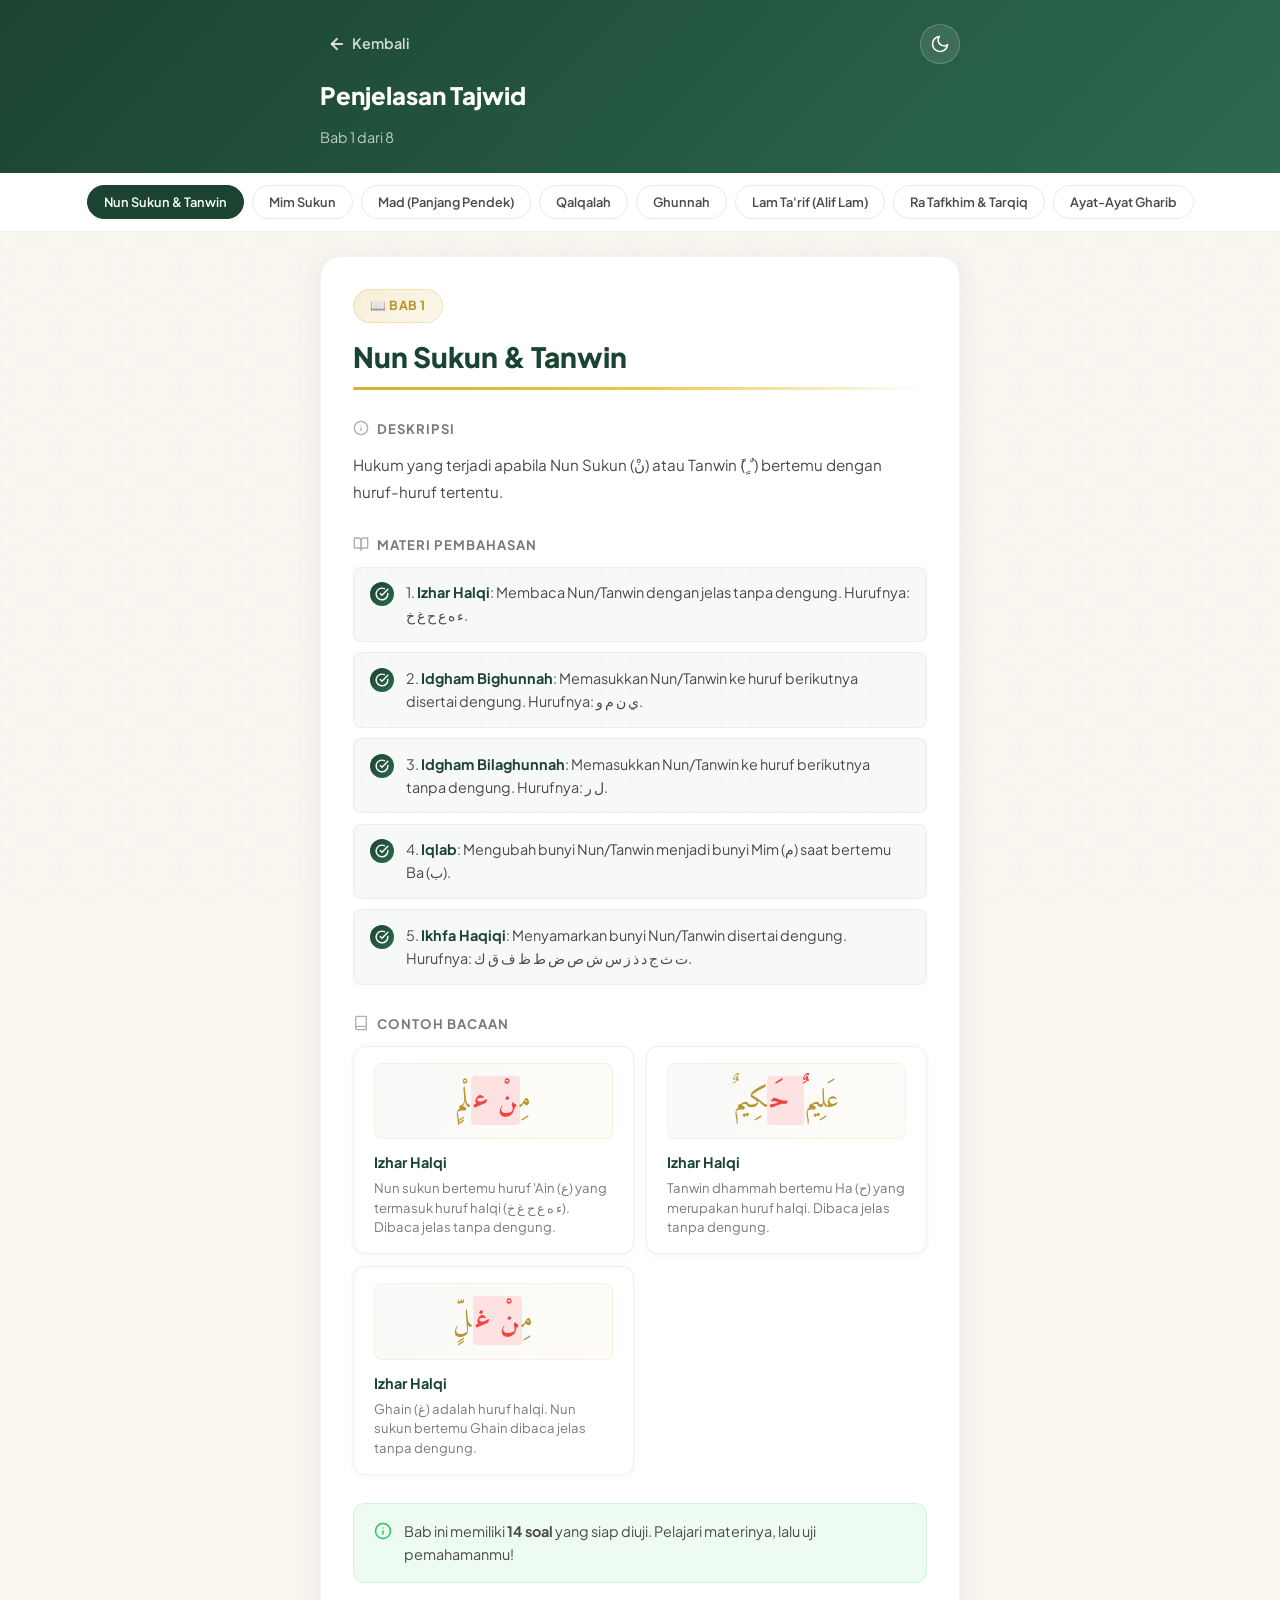
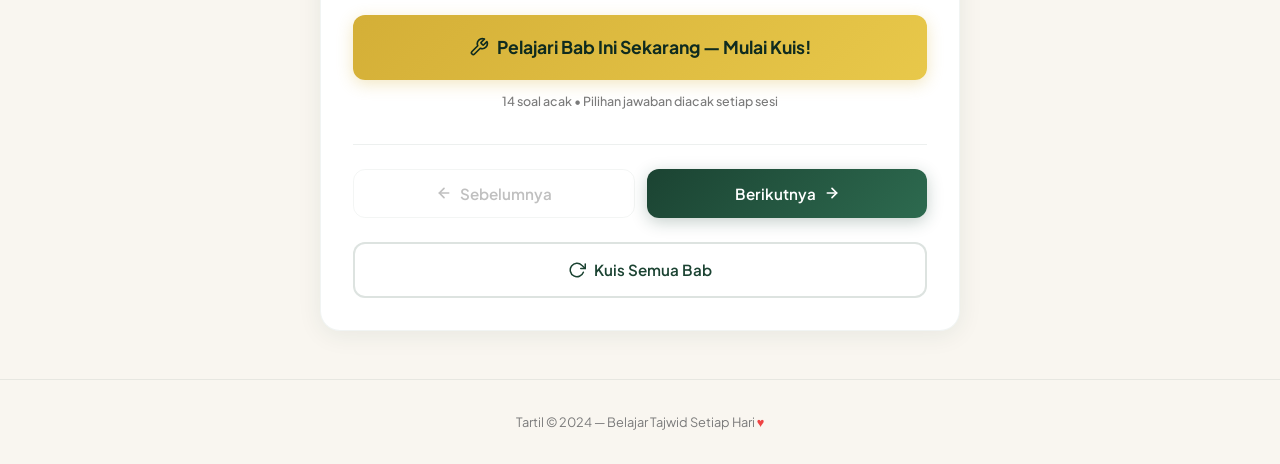
==== explanation.html @ a42c72e8 "init: Tartil APP" ====
<!DOCTYPE html>
<html lang="id">
<head>
  <meta charset="UTF-8">
  <meta name="viewport" content="width=device-width, initial-scale=1.0">
  <meta name="description" content="Tartil - Aplikasi Kuis Tajwid Interaktif Bahasa Indonesia">
  <title>Penjelasan Tajwid — Tartil</title>
  <link rel="stylesheet" href="css/style.css">
  <link rel="icon" type="image/svg+xml" href="data:image/svg+xml,%3Csvg xmlns='http://www.w3.org/2000/svg' viewBox='0 0 48 48'%3E%3Ccircle cx='24' cy='24' r='22' fill='%231B4332'/%3E%3Cpath d='M30 10C25.5 10 18 13 16 20C14 27 17 36 24 38C17 36 12 28 14 20C16 12 24 8 30 10Z' fill='%23D4AF37'/%3E%3Ccircle cx='28' cy='14' r='2' fill='%23D4AF37'/%3E%3C/svg%3E">
</head>
<body>
  <div class="explanation-wrapper page-enter">

    <!-- Top Bar -->
    <div class="explanation-topbar">
      <div class="container">
        <div class="explanation-topbar-row">
          <a href="javascript:void(0)" class="back-btn" id="backBtn" onclick="history.back()">
            <svg width="18" height="18" viewBox="0 0 24 24" fill="none" stroke="currentColor" stroke-width="2.5" stroke-linecap="round" stroke-linejoin="round">
              <path d="M19 12H5"/><path d="M12 19l-7-7 7-7"/>
            </svg>
            Kembali
          </a>
          <!-- Dark Mode Toggle -->
          <button class="dark-mode-toggle" id="darkModeToggle" title="Mode Gelap">
            <svg class="icon-moon" width="20" height="20" viewBox="0 0 24 24" fill="none" stroke="currentColor" stroke-width="2" stroke-linecap="round" stroke-linejoin="round">
              <path d="M21 12.79A9 9 0 1 1 11.21 3 7 7 0 0 0 21 12.79z"/>
            </svg>
            <svg class="icon-sun" width="20" height="20" viewBox="0 0 24 24" fill="none" stroke="currentColor" stroke-width="2" stroke-linecap="round" stroke-linejoin="round" style="display:none">
              <circle cx="12" cy="12" r="5"/><line x1="12" y1="1" x2="12" y2="3"/><line x1="12" y1="21" x2="12" y2="23"/><line x1="4.22" y1="4.22" x2="5.64" y2="5.64"/><line x1="18.36" y1="18.36" x2="19.78" y2="19.78"/><line x1="1" y1="12" x2="3" y2="12"/><line x1="21" y1="12" x2="23" y2="12"/><line x1="4.22" y1="19.78" x2="5.64" y2="18.36"/><line x1="18.36" y1="5.64" x2="19.78" y2="4.22"/>
            </svg>
          </button>
        </div>
        <h1>Penjelasan Tajwid</h1>
        <p id="breadcrumb">Soal 1 dari 15</p>
      </div>
    </div>

    <!-- Topic Navigation -->
    <nav class="explanation-nav" id="topicNav">
      <div class="container" id="topicNavContainer">
        <!-- Buttons injected by JS -->
      </div>
    </nav>

    <!-- Content -->
    <main class="explanation-content">
      <div class="container" id="explanationContent">
        <!-- Content injected by JS -->
      </div>
    </main>

    <!-- Footer -->
    <footer class="footer">
      <div class="container">
        <p>Tartil © 2024 — Belajar Tajwid Setiap Hari <span class="heart">♥</span></p>
      </div>
    </footer>
  </div>

  <!-- Toast Notification -->
  <div class="toast" id="toast">
    <svg class="toast-icon-svg" width="18" height="18" viewBox="0 0 24 24" fill="none" stroke="currentColor" stroke-width="2" stroke-linecap="round" stroke-linejoin="round">
      <circle cx="12" cy="12" r="10"/><line x1="12" y1="8" x2="12" y2="12"/><line x1="12" y1="16" x2="12.01" y2="16"/>
    </svg>
    <span class="toast-text" id="toastText"></span>
  </div>

  <script src="data/questions.js"></script>
  <script src="js/explanation.js"></script>
  <script src="js/darkmode.js"></script>
</body>
</html>
---- css/style.css ----
/* ═══════════════════════════════════════
   TARTIL — Design System
   ═══════════════════════════════════════ */

@import url('https://fonts.googleapis.com/css2?family=Amiri:wght@400;700&family=Plus+Jakarta+Sans:wght@300;400;500;600;700;800&display=swap');

:root {
  --primary: #1B4332;
  --primary-light: #2D6A4F;
  --primary-dark: #0F2B1F;
  --accent: #D4AF37;
  --accent-light: #E8C84A;
  --accent-dark: #B8942E;
  --bg: #F9F6F0;
  --bg-warm: #F5F0E6;
  --text: #1A1A1A;
  --text-secondary: #4A4A4A;
  --text-muted: #7A7A7A;
  --correct: #22C55E;
  --correct-bg: #DCFCE7;
  --wrong: #EF4444;
  --wrong-bg: #FEE2E2;
  --card: #FFFFFF;
  --card-shadow: 0 4px 24px rgba(27, 67, 50, 0.08);
  --card-shadow-hover: 0 8px 40px rgba(27, 67, 50, 0.15);
  --radius: 20px;
  --radius-sm: 12px;
  --radius-xs: 8px;
  --transition: 0.3s cubic-bezier(0.4, 0, 0.2, 1);
}

* {
  margin: 0;
  padding: 0;
  box-sizing: border-box;
}

html {
  scroll-behavior: smooth;
}

body {
  font-family: 'Plus Jakarta Sans', sans-serif;
  background-color: var(--bg);
  color: var(--text);
  min-height: 100vh;
  line-height: 1.6;
  overflow-x: hidden;
}

/* ═══ Islamic Geometric Pattern Background ═══ */
body::before {
  content: '';
  position: fixed;
  inset: 0;
  z-index: 0;
  opacity: 0.04;
  pointer-events: none;
  background-image:
    url("data:image/svg+xml,%3Csvg width='60' height='60' xmlns='http://www.w3.org/2000/svg'%3E%3Cpath d='M30 0L60 15L60 45L30 60L0 45L0 15Z' fill='none' stroke='%231B4332' stroke-width='0.5'/%3E%3Cpath d='M30 10L50 20L50 40L30 50L10 40L10 20Z' fill='none' stroke='%231B4332' stroke-width='0.3'/%3E%3Ccircle cx='30' cy='30' r='5' fill='none' stroke='%231B4332' stroke-width='0.3'/%3E%3C/svg%3E");
  background-size: 60px 60px;
}

/* Secondary pattern overlay */
body::after {
  content: '';
  position: fixed;
  inset: 0;
  z-index: 0;
  opacity: 0.02;
  pointer-events: none;
  background-image: radial-gradient(circle at 1px 1px, var(--primary) 1px, transparent 0);
  background-size: 30px 30px;
}

/* ═══ App Container ═══ */
.app-wrapper {
  position: relative;
  z-index: 1;
  min-height: 100vh;
  display: flex;
  flex-direction: column;
}

.container {
  width: 100%;
  max-width: 720px;
  margin: 0 auto;
  padding: 0 1.25rem;
}

/* ═══ Top Decorative Bar ═══ */
.top-bar {
  background: linear-gradient(135deg, var(--primary) 0%, var(--primary-light) 100%);
  padding: 1rem 0;
  text-align: center;
  position: relative;
  overflow: hidden;
}

.top-bar::after {
  content: '';
  position: absolute;
  bottom: 0;
  left: 0;
  right: 0;
  height: 4px;
  background: linear-gradient(90deg, transparent, var(--accent), transparent);
}

.bismillah {
  font-family: 'Amiri', serif;
  font-size: 1.75rem;
  color: var(--accent-light);
  direction: rtl;
  text-shadow: 0 2px 8px rgba(0, 0, 0, 0.2);
  letter-spacing: 2px;
}

/* ═══ Navigation Bar ═══ */
.navbar {
  background: rgba(255, 255, 255, 0.95);
  backdrop-filter: blur(20px);
  -webkit-backdrop-filter: blur(20px);
  border-bottom: 1px solid rgba(27, 67, 50, 0.08);
  padding: 1rem 0;
  position: sticky;
  top: 0;
  z-index: 100;
  transition: box-shadow var(--transition);
}

.navbar.scrolled {
  box-shadow: 0 2px 20px rgba(27, 67, 50, 0.1);
}

.navbar .container {
  display: flex;
  align-items: center;
  justify-content: space-between;
}

.logo-group {
  display: flex;
  align-items: center;
  gap: 0.75rem;
  text-decoration: none;
  color: var(--primary);
}

.logo-icon {
  width: 40px;
  height: 40px;
  display: flex;
  align-items: center;
  justify-content: center;
}

.logo-icon svg {
  width: 100%;
  height: 100%;
}

.logo-text {
  font-size: 1.5rem;
  font-weight: 800;
  letter-spacing: -0.5px;
  color: var(--primary);
}

.logo-text span {
  color: var(--accent);
}

/* ═══ Hero Section ═══ */
.hero {
  padding: 3rem 0 2rem;
  text-align: center;
}

.hero-badge {
  display: inline-flex;
  align-items: center;
  gap: 0.5rem;
  background: linear-gradient(135deg, rgba(212, 175, 55, 0.15), rgba(212, 175, 55, 0.05));
  border: 1px solid rgba(212, 175, 55, 0.3);
  color: var(--accent-dark);
  padding: 0.5rem 1.25rem;
  border-radius: 50px;
  font-size: 0.85rem;
  font-weight: 600;
  margin-bottom: 1.5rem;
  animation: fadeInDown 0.6s ease-out;
}

.hero h1 {
  font-size: 2.25rem;
  font-weight: 800;
  color: var(--primary);
  line-height: 1.2;
  margin-bottom: 0.75rem;
  animation: fadeInUp 0.6s ease-out 0.1s both;
}

.hero p {
  font-size: 1.05rem;
  color: var(--text-secondary);
  max-width: 480px;
  margin: 0 auto;
  animation: fadeInUp 0.6s ease-out 0.2s both;
}

/* ═══ Previous Score Banner ═══ */
.score-banner {
  background: linear-gradient(135deg, var(--primary), var(--primary-light));
  color: white;
  padding: 1rem 1.5rem;
  border-radius: var(--radius-sm);
  margin: 1rem auto 0;
  max-width: 480px;
  display: flex;
  align-items: center;
  justify-content: space-between;
  gap: 1rem;
  animation: slideInUp 0.5s ease-out 0.4s both;
  box-shadow: 0 4px 16px rgba(27, 67, 50, 0.2);
}

.score-banner-text {
  font-size: 0.9rem;
  font-weight: 500;
}

.score-banner-text strong {
  font-size: 1.1rem;
}

.score-banner a {
  color: var(--accent-light);
  font-weight: 700;
  font-size: 0.85rem;
  text-decoration: none;
  white-space: nowrap;
  border: 1px solid var(--accent-light);
  padding: 0.4rem 1rem;
  border-radius: 50px;
  transition: all var(--transition);
}

.score-banner a:hover {
  background: var(--accent-light);
  color: var(--primary-dark);
}

/* ═══ Navigation Cards ═══ */
.nav-cards {
  padding: 1.5rem 0 2rem;
}

.nav-cards-grid {
  display: grid;
  gap: 1rem;
}

.nav-card {
  background: var(--card);
  border-radius: var(--radius);
  padding: 1.75rem;
  display: flex;
  align-items: center;
  gap: 1.25rem;
  text-decoration: none;
  color: var(--text);
  box-shadow: var(--card-shadow);
  border: 1px solid rgba(27, 67, 50, 0.06);
  transition: all var(--transition);
  cursor: pointer;
  position: relative;
  overflow: hidden;
  animation: fadeInUp 0.5s ease-out both;
}

.nav-card:nth-child(1) {
  animation-delay: 0.3s;
}

.nav-card:nth-child(2) {
  animation-delay: 0.4s;
}

.nav-card:nth-child(3) {
  animation-delay: 0.5s;
}

.nav-card::before {
  content: '';
  position: absolute;
  left: 0;
  top: 0;
  bottom: 0;
  width: 4px;
  background: var(--accent);
  transform: scaleY(0);
  transition: transform var(--transition);
}

.nav-card:hover {
  transform: translateY(-2px);
  box-shadow: var(--card-shadow-hover);
  border-color: rgba(212, 175, 55, 0.2);
}

.nav-card:hover::before {
  transform: scaleY(1);
}

.nav-card:active {
  transform: scale(0.98);
}

.nav-card-icon {
  width: 56px;
  height: 56px;
  border-radius: 16px;
  display: flex;
  align-items: center;
  justify-content: center;
  font-size: 1.5rem;
  flex-shrink: 0;
}

.nav-card-icon.green {
  background: linear-gradient(135deg, #E8F5E9, #C8E6C9);
  color: var(--primary);
}

.nav-card-icon.gold {
  background: linear-gradient(135deg, #FFF8E1, #FFECB3);
  color: var(--accent-dark);
}

.nav-card-icon.blue {
  background: linear-gradient(135deg, #E3F2FD, #BBDEFB);
  color: #1565C0;
}

.nav-card-content h3 {
  font-size: 1.05rem;
  font-weight: 700;
  margin-bottom: 0.25rem;
  color: var(--text);
}

.nav-card-content p {
  font-size: 0.85rem;
  color: var(--text-muted);
}

.nav-card-arrow {
  margin-left: auto;
  font-size: 1.25rem;
  color: var(--text-muted);
  transition: transform var(--transition);
}

.nav-card:hover .nav-card-arrow {
  transform: translateX(4px);
  color: var(--accent);
}

/* ═══ Features Section ═══ */
.features {
  padding: 1rem 0 2.5rem;
}

.features-title {
  font-size: 0.8rem;
  font-weight: 700;
  text-transform: uppercase;
  letter-spacing: 1.5px;
  color: var(--text-muted);
  text-align: center;
  margin-bottom: 1.25rem;
}

.features-grid {
  display: grid;
  grid-template-columns: repeat(3, 1fr);
  gap: 0.75rem;
}

.feature-item {
  text-align: center;
  padding: 1.25rem 0.75rem;
  border-radius: var(--radius-sm);
  background: rgba(255, 255, 255, 0.7);
  border: 1px solid rgba(27, 67, 50, 0.05);
  transition: all var(--transition);
}

.feature-item:hover {
  background: var(--card);
  box-shadow: var(--card-shadow);
}

.feature-item .icon {
  font-size: 1.75rem;
  margin-bottom: 0.5rem;
}

.feature-item .label {
  font-size: 0.75rem;
  font-weight: 600;
  color: var(--text-secondary);
}

/* ═══ Footer ═══ */
.footer {
  text-align: center;
  padding: 2rem 0;
  border-top: 1px solid rgba(27, 67, 50, 0.08);
  margin-top: auto;
}

.footer p {
  font-size: 0.8rem;
  color: var(--text-muted);
}

.footer .heart {
  color: var(--wrong);
}

/* ═══ Modal ═══ */
.modal-overlay {
  position: fixed;
  inset: 0;
  z-index: 1000;
  background: rgba(0, 0, 0, 0.5);
  backdrop-filter: blur(4px);
  display: flex;
  align-items: center;
  justify-content: center;
  padding: 1.25rem;
  opacity: 0;
  visibility: hidden;
  transition: all var(--transition);
}

.modal-overlay.active {
  opacity: 1;
  visibility: visible;
}

.modal {
  background: var(--card);
  border-radius: var(--radius);
  padding: 2rem;
  max-width: 440px;
  width: 100%;
  max-height: 85vh;
  overflow-y: auto;
  transform: translateY(20px) scale(0.95);
  transition: transform var(--transition);
  box-shadow: 0 20px 60px rgba(0, 0, 0, 0.2);
}

.modal-overlay.active .modal {
  transform: translateY(0) scale(1);
}

.modal-header {
  display: flex;
  align-items: center;
  justify-content: space-between;
  margin-bottom: 1.25rem;
  padding-bottom: 1rem;
  border-bottom: 1px solid rgba(27, 67, 50, 0.08);
}

.modal-header h2 {
  font-size: 1.25rem;
  font-weight: 700;
  color: var(--primary);
}

.modal-close {
  width: 36px;
  height: 36px;
  border-radius: 50%;
  border: none;
  background: var(--bg);
  color: var(--text-muted);
  font-size: 1.25rem;
  cursor: pointer;
  display: flex;
  align-items: center;
  justify-content: center;
  transition: all var(--transition);
}

.modal-close:hover {
  background: var(--wrong-bg);
  color: var(--wrong);
}

.modal-body p {
  font-size: 0.95rem;
  color: var(--text-secondary);
  margin-bottom: 1rem;
  line-height: 1.7;
}

.modal-body ul {
  list-style: none;
  margin-bottom: 1rem;
}

.modal-body ul li {
  padding: 0.5rem 0;
  padding-left: 1.5rem;
  position: relative;
  font-size: 0.9rem;
  color: var(--text-secondary);
}

.modal-body ul li::before {
  content: '✦';
  position: absolute;
  left: 0;
  color: var(--accent);
}

/* ═══ Buttons ═══ */
.btn {
  display: inline-flex;
  align-items: center;
  justify-content: center;
  gap: 0.5rem;
  padding: 0.875rem 1.75rem;
  border-radius: var(--radius-sm);
  text-decoration: none;
  font-family: 'Plus Jakarta Sans', sans-serif;
  font-weight: 600;
  font-size: 0.95rem;
  border: none;
  cursor: pointer;
  transition: all var(--transition);
  position: relative;
  overflow: hidden;
}

.btn-block {
  display: flex;
  width: 100%;
}

.btn-primary {
  background: linear-gradient(135deg, var(--primary), var(--primary-light));
  color: white;
  box-shadow: 0 4px 16px rgba(27, 67, 50, 0.25);
}

.btn-primary:hover {
  transform: translateY(-2px);
  box-shadow: 0 6px 24px rgba(27, 67, 50, 0.35);
}

.btn-primary:active {
  transform: translateY(0);
}

.btn-secondary {
  background: var(--card);
  color: var(--primary);
  border: 2px solid rgba(27, 67, 50, 0.15);
}

.btn-secondary:hover {
  border-color: var(--primary);
  background: rgba(27, 67, 50, 0.03);
}

.btn-outline {
  background: transparent;
  color: var(--text-secondary);
  border: 1px solid rgba(27, 67, 50, 0.15);
}

.btn-outline:hover {
  border-color: var(--accent);
  color: var(--accent-dark);
}

.btn-accent {
  background: linear-gradient(135deg, var(--accent), var(--accent-light));
  color: var(--primary-dark);
  box-shadow: 0 4px 16px rgba(212, 175, 55, 0.3);
}

.btn-accent:hover {
  transform: translateY(-2px);
  box-shadow: 0 6px 24px rgba(212, 175, 55, 0.4);
}

/* ═══════════════════════════════════════
   QUIZ PAGE
   ═══════════════════════════════════════ */

.quiz-wrapper {
  min-height: 100vh;
  display: flex;
  flex-direction: column;
  position: relative;
  z-index: 1;
}

/* ═══ Quiz Topbar ═══ */
.quiz-topbar {
  background: rgba(255, 255, 255, 0.97);
  backdrop-filter: blur(16px);
  -webkit-backdrop-filter: blur(16px);
  border-bottom: 1px solid rgba(27, 67, 50, 0.08);
  padding: 0.75rem 0;
  position: sticky;
  top: 0;
  z-index: 50;
  box-shadow: 0 1px 8px rgba(27, 67, 50, 0.04);
}

.quiz-topbar .container {
  display: flex;
  align-items: center;
  gap: 1rem;
}

.quiz-topbar-logo {
  display: flex;
  align-items: center;
  gap: 0.5rem;
  text-decoration: none;
  flex-shrink: 0;
}

.logo-icon-sm {
  width: 32px;
  height: 32px;
}

.logo-icon-sm svg {
  width: 100%;
  height: 100%;
}

.quiz-topbar-title {
  font-size: 1.1rem;
  font-weight: 800;
  color: var(--primary);
  letter-spacing: -0.3px;
}

.quiz-progress-area {
  flex: 1;
  min-width: 0;
}

.quiz-progress-info {
  display: flex;
  justify-content: center;
  align-items: center;
  margin-bottom: 0.35rem;
}

.quiz-progress-info span {
  font-size: 0.78rem;
  font-weight: 700;
  color: var(--text-muted);
  letter-spacing: 0.3px;
}

.progress-track {
  width: 100%;
  height: 6px;
  background: var(--bg);
  border-radius: 50px;
  overflow: hidden;
}

.progress-fill {
  height: 100%;
  background: linear-gradient(90deg, var(--primary), var(--accent));
  border-radius: 50px;
  transition: width 0.5s cubic-bezier(0.4, 0, 0.2, 1);
}

/* Timer */
.quiz-timer {
  display: flex;
  align-items: center;
  gap: 0.35rem;
  flex-shrink: 0;
  color: var(--text-muted);
  background: var(--bg);
  padding: 0.4rem 0.75rem;
  border-radius: 50px;
  font-size: 0.82rem;
  font-weight: 700;
  font-variant-numeric: tabular-nums;
  border: 1px solid rgba(27, 67, 50, 0.06);
}

.quiz-timer svg {
  opacity: 0.6;
}

/* ═══ Quiz Content ═══ */
.quiz-content {
  flex: 1;
  display: flex;
  align-items: flex-start;
  justify-content: center;
  padding: 1.5rem 0 3rem;
}

.quiz-card {
  background: var(--card);
  border-radius: var(--radius);
  padding: 2rem;
  box-shadow: var(--card-shadow);
  border: 1px solid rgba(27, 67, 50, 0.06);
  width: 100%;
  max-width: 600px;
  animation: fadeInUp 0.35s ease-out;
}

.quiz-type-badge {
  display: inline-flex;
  align-items: center;
  gap: 0.4rem;
  background: rgba(27, 67, 50, 0.08);
  color: var(--primary);
  padding: 0.35rem 0.85rem;
  border-radius: 50px;
  font-size: 0.75rem;
  font-weight: 700;
  text-transform: uppercase;
  letter-spacing: 0.5px;
  margin-bottom: 1.25rem;
}

.quiz-arabic-display {
  font-family: 'Amiri', serif;
  font-size: 2.5rem;
  direction: rtl;
  text-align: center;
  color: var(--accent-dark);
  background: linear-gradient(135deg, rgba(27, 67, 50, 0.04), rgba(212, 175, 55, 0.06));
  border: 1px solid rgba(212, 175, 55, 0.2);
  border-radius: var(--radius-sm);
  padding: 1.25rem;
  margin-bottom: 1.5rem;
  line-height: 1.8;
  letter-spacing: 2px;
}

.quiz-question-text {
  font-size: 1rem;
  font-weight: 500;
  color: var(--text);
  margin-bottom: 1.5rem;
  line-height: 1.6;
}

/* ═══ Options ═══ */
.options-list {
  display: flex;
  flex-direction: column;
  gap: 0.75rem;
}

.option-btn {
  display: flex;
  align-items: center;
  gap: 0.85rem;
  padding: 1rem 1.25rem;
  background: var(--bg);
  border: 2px solid transparent;
  border-radius: var(--radius-sm);
  cursor: pointer;
  font-family: 'Plus Jakarta Sans', sans-serif;
  font-size: 0.95rem;
  color: var(--text);
  text-align: left;
  transition: all var(--transition);
  position: relative;
}

.option-btn:hover:not(:disabled):not(.selected):not(.correct):not(.wrong):not(.disabled) {
  border-color: rgba(212, 175, 55, 0.5);
  background: rgba(212, 175, 55, 0.05);
  transform: translateX(4px);
}

.option-btn .option-letter {
  width: 32px;
  height: 32px;
  border-radius: 50%;
  background: var(--card);
  border: 2px solid rgba(27, 67, 50, 0.12);
  display: flex;
  align-items: center;
  justify-content: center;
  font-weight: 700;
  font-size: 0.85rem;
  color: var(--primary);
  flex-shrink: 0;
  transition: all var(--transition);
}

.option-btn:hover:not(:disabled):not(.selected):not(.correct):not(.wrong):not(.disabled) .option-letter {
  border-color: var(--accent);
  background: var(--accent);
  color: white;
}

.option-btn .option-text {
  flex: 1;
}

/* Option — Selected (Gold) */
.option-btn.selected {
  border-color: var(--accent);
  background: rgba(212, 175, 55, 0.12);
  font-weight: 600;
}

.option-btn.selected .option-letter {
  background: var(--accent);
  border-color: var(--accent);
  color: white;
}

.option-btn.selected .option-text {
  color: var(--accent-dark);
  font-weight: 600;
}

/* Option — Correct (Green) */
.option-btn.correct {
  border-color: var(--correct);
  background: var(--correct-bg);
  pointer-events: none;
}

.option-btn.correct .option-letter {
  background: var(--correct);
  border-color: var(--correct);
  color: white;
}

/* Option — Wrong (Red) */
.option-btn.wrong {
  border-color: var(--wrong);
  background: var(--wrong-bg);
  pointer-events: none;
}

.option-btn.wrong .option-letter {
  background: var(--wrong);
  border-color: var(--wrong);
  color: white;
}

/* Option — Disabled (Gray) */
.option-btn.disabled {
  opacity: 0.45;
  pointer-events: none;
}

/* ═══ Quiz Navigation Buttons ═══ */
.quiz-nav-buttons {
  display: flex;
  justify-content: space-between;
  align-items: center;
  gap: 0.75rem;
  margin-top: 1.75rem;
  padding-top: 1.25rem;
  border-top: 1px solid rgba(27, 67, 50, 0.06);
}

.btn-ghost {
  background: transparent;
  color: var(--text-secondary);
  border: 1px solid rgba(27, 67, 50, 0.12);
  padding: 0.75rem 1.25rem;
}

.btn-ghost:hover:not(:disabled) {
  background: rgba(27, 67, 50, 0.04);
  border-color: rgba(27, 67, 50, 0.2);
  color: var(--primary);
}

.btn-ghost:disabled {
  opacity: 0.4;
  cursor: not-allowed;
}

.btn-ghost svg,
.btn-primary svg {
  flex-shrink: 0;
}

/* ═══ Toast Notification ═══ */
.toast {
  position: fixed;
  bottom: 2rem;
  left: 50%;
  transform: translateX(-50%) translateY(100px);
  background: var(--text);
  color: white;
  padding: 0.85rem 1.5rem;
  border-radius: 50px;
  font-size: 0.9rem;
  font-weight: 600;
  display: flex;
  align-items: center;
  gap: 0.5rem;
  box-shadow: 0 8px 32px rgba(0, 0, 0, 0.25);
  z-index: 200;
  opacity: 0;
  transition: all 0.4s cubic-bezier(0.34, 1.56, 0.64, 1);
  white-space: nowrap;
  pointer-events: none;
}

.toast.show {
  transform: translateX(-50%) translateY(0);
  opacity: 1;
}

.toast-icon {
  font-size: 1.1rem;
}

/* ═══════════════════════════════════════
   RESULT PAGE
   ═══════════════════════════════════════ */

/* Result Header */
.result-header-section {
  background: linear-gradient(135deg, var(--primary-dark) 0%, var(--primary) 50%, var(--primary-light) 100%);
  padding: 2.5rem 0 3rem;
  position: relative;
  overflow: hidden;
}

.result-header-section::before {
  content: '';
  position: absolute;
  inset: 0;
  opacity: 0.06;
  pointer-events: none;
  background-image:
    url("data:image/svg+xml,%3Csvg width='60' height='60' xmlns='http://www.w3.org/2000/svg'%3E%3Cpath d='M30 0L60 15L60 45L30 60L0 45L0 15Z' fill='none' stroke='%23ffffff' stroke-width='0.5'/%3E%3C/svg%3E");
  background-size: 60px 60px;
}

.result-header-section::after {
  content: '';
  position: absolute;
  bottom: 0;
  left: 0;
  right: 0;
  height: 4px;
  background: linear-gradient(90deg, transparent, var(--accent), transparent);
}

.result-header-card {
  text-align: center;
  position: relative;
  z-index: 1;
  animation: popIn 0.6s ease-out;
}

.result-emoji {
  font-size: 4rem;
  margin-bottom: 0.5rem;
  animation: bounceIn 0.8s ease-out 0.2s both;
}

.result-greeting {
  font-size: 2rem;
  font-weight: 800;
  color: white;
  margin-bottom: 0.25rem;
}

.result-subtitle {
  font-size: 1rem;
  color: rgba(255, 255, 255, 0.7);
  margin-bottom: 2rem;
  font-weight: 500;
}

/* Score Ring (on dark bg) */
.score-ring {
  width: 170px;
  height: 170px;
  margin: 0 auto 1.75rem;
  position: relative;
}

.score-ring svg {
  width: 100%;
  height: 100%;
  transform: rotate(-90deg);
}

.score-ring-bg {
  fill: none;
  stroke: rgba(255, 255, 255, 0.12);
  stroke-width: 8;
}

.score-ring-fill {
  fill: none;
  stroke: var(--accent);
  stroke-width: 8;
  stroke-linecap: round;
  stroke-dasharray: 408;
  stroke-dashoffset: 408;
  transition: stroke-dashoffset 1.5s cubic-bezier(0.4, 0, 0.2, 1) 0.3s;
}

.score-ring-fill.gold {
  stroke: var(--accent);
}

.score-ring-fill.green {
  stroke: var(--correct);
}

.score-ring-fill.red {
  stroke: var(--wrong);
}

.score-ring-text {
  position: absolute;
  inset: 0;
  display: flex;
  flex-direction: column;
  align-items: center;
  justify-content: center;
}

.score-ring-text .score-num {
  font-size: 2.75rem;
  font-weight: 800;
  color: white;
  line-height: 1;
}

.score-ring-text .score-label {
  font-size: 0.85rem;
  color: rgba(255, 255, 255, 0.6);
  font-weight: 500;
  margin-top: 0.25rem;
}

/* Stats Row */
.result-stats {
  display: grid;
  grid-template-columns: 1fr 1fr;
  gap: 0.75rem;
  max-width: 300px;
  margin: 0 auto 1.5rem;
}

.stat-box {
  padding: 0.85rem;
  border-radius: var(--radius-sm);
  text-align: center;
}

.stat-box.correct-stat {
  background: rgba(34, 197, 94, 0.15);
}

.stat-box.wrong-stat {
  background: rgba(239, 68, 68, 0.15);
}

.stat-box .stat-num {
  font-size: 1.5rem;
  font-weight: 800;
  display: block;
}

.stat-box.correct-stat .stat-num {
  color: #4ADE80;
}

.stat-box.wrong-stat .stat-num {
  color: #F87171;
}

.stat-box .stat-label {
  font-size: 0.75rem;
  color: rgba(255, 255, 255, 0.6);
  font-weight: 600;
}

/* Result Meta (Time + Date) */
.result-meta {
  display: flex;
  justify-content: center;
  gap: 1.5rem;
  flex-wrap: wrap;
}

.result-meta-item {
  display: flex;
  align-items: center;
  gap: 0.4rem;
  font-size: 0.85rem;
  color: rgba(255, 255, 255, 0.7);
}

.result-meta-item svg {
  opacity: 0.6;
  color: rgba(255, 255, 255, 0.7);
}

.result-meta-item strong {
  color: rgba(255, 255, 255, 0.95);
}

/* ═══ Review Section ═══ */
.review-section {
  padding: 2rem 0;
  position: relative;
  z-index: 1;
}

.review-title {
  font-size: 1.15rem;
  font-weight: 700;
  color: var(--primary);
  margin-bottom: 1rem;
}

.review-list {
  display: flex;
  flex-direction: column;
  gap: 0.75rem;
}

.review-card {
  background: var(--card);
  border-radius: var(--radius-sm);
  padding: 1rem 1.25rem;
  box-shadow: 0 2px 8px rgba(27, 67, 50, 0.05);
  border: 1px solid rgba(27, 67, 50, 0.06);
  border-left: 4px solid;
  animation: fadeInUp 0.3s ease-out both;
  transition: all var(--transition);
}

.review-card:hover {
  box-shadow: var(--card-shadow);
}

.review-card.review-correct {
  border-left-color: var(--correct);
}

.review-card.review-wrong {
  border-left-color: var(--wrong);
}

.review-card-header {
  display: flex;
  align-items: center;
  gap: 0.75rem;
}

.review-num {
  width: 28px;
  height: 28px;
  border-radius: 50%;
  background: var(--bg);
  display: flex;
  align-items: center;
  justify-content: center;
  font-size: 0.8rem;
  font-weight: 700;
  color: var(--text-muted);
  flex-shrink: 0;
}

.review-question {
  flex: 1;
  font-size: 0.88rem;
  color: var(--text-secondary);
  line-height: 1.4;
}

.review-status {
  font-size: 1.25rem;
  flex-shrink: 0;
}

/* Review — Answers (shown when wrong) */
.review-answers {
  margin-top: 0.75rem;
  padding-top: 0.75rem;
  border-top: 1px dashed rgba(27, 67, 50, 0.08);
  display: flex;
  flex-direction: column;
  gap: 0.4rem;
}

.review-answer {
  display: flex;
  align-items: baseline;
  gap: 0.5rem;
  font-size: 0.82rem;
}

.review-answer-label {
  color: var(--text-muted);
  font-weight: 500;
  flex-shrink: 0;
}

.review-answer-value {
  font-weight: 600;
}

.wrong-answer .review-answer-value {
  color: var(--wrong);
  text-decoration: line-through;
  text-decoration-color: rgba(239, 68, 68, 0.4);
}

.correct-answer .review-answer-value {
  color: var(--correct);
}

.review-explain-btn {
  display: inline-flex;
  align-items: center;
  gap: 0.35rem;
  margin-top: 0.75rem;
  font-size: 0.82rem;
  font-weight: 600;
  color: var(--primary);
  text-decoration: none;
  padding: 0.4rem 0.85rem;
  border-radius: 50px;
  background: rgba(27, 67, 50, 0.06);
  transition: all var(--transition);
}

.review-explain-btn:hover {
  background: rgba(27, 67, 50, 0.12);
  color: var(--primary-dark);
}

/* ═══ Result Actions Section ═══ */
.result-actions-section {
  padding: 0 0 2rem;
  position: relative;
  z-index: 1;
}

.result-actions-card {
  display: flex;
  flex-direction: column;
  gap: 0.75rem;
  max-width: 400px;
  margin: 0 auto;
}

/* ═══════════════════════════════════════
   EXPLANATION PAGE
   ═══════════════════════════════════════ */

.explanation-wrapper {
  min-height: 100vh;
  display: flex;
  flex-direction: column;
}

.explanation-topbar {
  background: linear-gradient(135deg, var(--primary), var(--primary-light));
  color: white;
  padding: 1.5rem 0;
}

.explanation-topbar .container {
  display: flex;
  flex-direction: column;
  gap: 0.75rem;
}

.explanation-topbar .back-btn {
  color: rgba(255, 255, 255, 0.8);
}

.explanation-topbar .back-btn:hover {
  color: white;
  background: rgba(255, 255, 255, 0.1);
}

.explanation-topbar h1 {
  font-size: 1.5rem;
  font-weight: 800;
}

.explanation-topbar p {
  font-size: 0.9rem;
  color: rgba(255, 255, 255, 0.7);
}

/* Explanation Navigation */
.explanation-nav {
  background: var(--card);
  border-bottom: 1px solid rgba(27, 67, 50, 0.08);
  padding: 0.75rem 0;
  position: sticky;
  top: 0;
  z-index: 50;
  overflow-x: auto;
}

.explanation-nav::-webkit-scrollbar {
  display: none;
}

.explanation-nav .container {
  display: flex;
  gap: 0.5rem;
  min-width: max-content;
}

.exp-nav-btn {
  flex-shrink: 0;
  padding: 0.5rem 1rem;
  border-radius: 50px;
  border: 1px solid rgba(27, 67, 50, 0.1);
  background: transparent;
  color: var(--text-secondary);
  font-family: 'Plus Jakarta Sans', sans-serif;
  font-size: 0.8rem;
  font-weight: 600;
  cursor: pointer;
  transition: all var(--transition);
  white-space: nowrap;
}

.exp-nav-btn:hover {
  border-color: var(--accent);
  color: var(--accent-dark);
}

.exp-nav-btn.active {
  background: var(--primary);
  color: white;
  border-color: var(--primary);
}

/* Explanation Content */
.explanation-content {
  flex: 1;
  padding: 1.5rem 0 3rem;
}

.exp-card {
  background: var(--card);
  border-radius: var(--radius);
  padding: 2rem;
  box-shadow: var(--card-shadow);
  border: 1px solid rgba(27, 67, 50, 0.06);
  animation: fadeInUp 0.4s ease-out;
}

.exp-card-header {
  display: flex;
  align-items: center;
  gap: 0.75rem;
  margin-bottom: 1.5rem;
  padding-bottom: 1rem;
  border-bottom: 1px solid rgba(27, 67, 50, 0.08);
}

.exp-card-num {
  width: 36px;
  height: 36px;
  border-radius: 50%;
  background: linear-gradient(135deg, var(--primary), var(--primary-light));
  color: white;
  font-weight: 700;
  font-size: 0.9rem;
  display: flex;
  align-items: center;
  justify-content: center;
  flex-shrink: 0;
}

.exp-card-title {
  font-size: 1.2rem;
  font-weight: 700;
  color: var(--primary);
}

.exp-arabic-box {
  font-family: 'Amiri', serif;
  font-size: 2.25rem;
  direction: rtl;
  text-align: center;
  color: var(--primary);
  background: linear-gradient(135deg, rgba(27, 67, 50, 0.04), rgba(212, 175, 55, 0.04));
  border: 1px solid rgba(212, 175, 55, 0.15);
  border-radius: var(--radius-sm);
  padding: 1.25rem;
  margin-bottom: 1.5rem;
  line-height: 1.8;
  letter-spacing: 2px;
}

.exp-arabic-box .highlight {
  color: var(--wrong);
  font-weight: 700;
  text-decoration: underline;
  text-decoration-color: rgba(239, 68, 68, 0.3);
  text-underline-offset: 6px;
}

.exp-description {
  font-size: 0.95rem;
  line-height: 1.8;
  color: var(--text-secondary);
  margin-bottom: 1.5rem;
}

.exp-detail-box {
  background: rgba(27, 67, 50, 0.04);
  border-left: 4px solid var(--accent);
  border-radius: 0 var(--radius-xs) var(--radius-xs) 0;
  padding: 1rem 1.25rem;
  margin-top: 1rem;
}

.exp-detail-box p {
  font-size: 0.9rem;
  color: var(--text-secondary);
  line-height: 1.7;
}

.exp-navigation {
  display: flex;
  justify-content: space-between;
  margin-top: 1.5rem;
  padding-top: 1.25rem;
  border-top: 1px solid rgba(27, 67, 50, 0.08);
}

/* ═══════════════════════════════════════
   ANIMATIONS
   ═══════════════════════════════════════ */

@keyframes fadeInUp {
  from {
    opacity: 0;
    transform: translateY(20px);
  }

  to {
    opacity: 1;
    transform: translateY(0);
  }
}

@keyframes fadeInDown {
  from {
    opacity: 0;
    transform: translateY(-10px);
  }

  to {
    opacity: 1;
    transform: translateY(0);
  }
}

@keyframes slideInUp {
  from {
    opacity: 0;
    transform: translateY(30px);
  }

  to {
    opacity: 1;
    transform: translateY(0);
  }
}

@keyframes popIn {
  0% {
    opacity: 0;
    transform: scale(0.85);
  }

  60% {
    transform: scale(1.02);
  }

  100% {
    opacity: 1;
    transform: scale(1);
  }
}

@keyframes bounceIn {
  0% {
    opacity: 0;
    transform: scale(0.3);
  }

  50% {
    transform: scale(1.1);
  }

  70% {
    transform: scale(0.9);
  }

  100% {
    opacity: 1;
    transform: scale(1);
  }
}

@keyframes pulse {

  0%,
  100% {
    opacity: 1;
  }

  50% {
    opacity: 0.6;
  }
}

@keyframes shake {

  0%,
  100% {
    transform: translateX(0);
  }

  10%,
  30%,
  50%,
  70%,
  90% {
    transform: translateX(-4px);
  }

  20%,
  40%,
  60%,
  80% {
    transform: translateX(4px);
  }
}

.shake {
  animation: shake 0.5s ease-out;
}

/* ═══════════════════════════════════════
   RESPONSIVE
   ═══════════════════════════════════════ */

/* Back button (used on explanation page) */
.back-btn {
  display: inline-flex;
  align-items: center;
  gap: 0.4rem;
  text-decoration: none;
  color: var(--text-secondary);
  font-size: 0.9rem;
  font-weight: 600;
  padding: 0.5rem;
  border-radius: var(--radius-xs);
  transition: all var(--transition);
}

.back-btn:hover {
  color: var(--primary);
  background: rgba(27, 67, 50, 0.05);
}

@media (max-width: 480px) {
  .hero h1 {
    font-size: 1.75rem;
  }

  .hero p {
    font-size: 0.95rem;
  }

  .nav-card {
    padding: 1.25rem;
  }

  .nav-card-icon {
    width: 48px;
    height: 48px;
  }

  /* Quiz mobile */
  .quiz-topbar-title {
    display: none;
  }

  .quiz-card {
    padding: 1.25rem;
  }

  .quiz-arabic-display {
    font-size: 1.85rem;
    padding: 0.85rem;
  }

  .option-btn {
    padding: 0.85rem 1rem;
    font-size: 0.88rem;
  }

  .quiz-nav-buttons {
    margin-top: 1.25rem;
  }

  .btn-ghost,
  .quiz-nav-buttons .btn-primary,
  .quiz-nav-buttons .btn-accent {
    padding: 0.7rem 1rem;
    font-size: 0.85rem;
  }

  .quiz-timer {
    padding: 0.35rem 0.6rem;
    font-size: 0.78rem;
  }

  /* Result mobile */
  .result-header-section {
    padding: 2rem 0 2.5rem;
  }

  .result-greeting {
    font-size: 1.5rem;
  }

  .result-subtitle {
    font-size: 0.9rem;
  }

  .score-ring {
    width: 140px;
    height: 140px;
  }

  .score-ring-text .score-num {
    font-size: 2.25rem;
  }

  .result-meta {
    gap: 1rem;
  }

  .result-meta-item {
    font-size: 0.8rem;
  }

  .review-card {
    padding: 0.85rem 1rem;
  }

  .review-question {
    font-size: 0.82rem;
  }

  /* Home mobile */
  .features-grid {
    grid-template-columns: repeat(3, 1fr);
    gap: 0.5rem;
  }

  .bismillah {
    font-size: 1.35rem;
  }

  /* Explanation mobile */
  .exp-card {
    padding: 1.5rem;
  }

  .exp-arabic-box {
    font-size: 1.85rem;
    padding: 1rem;
  }

  .exp-nav-btn {
    font-size: 0.75rem;
    padding: 0.4rem 0.85rem;
  }
}

@media (max-width: 360px) {
  .quiz-topbar .container {
    gap: 0.5rem;
  }

  .logo-icon-sm {
    width: 26px;
    height: 26px;
  }

  .quiz-card {
    padding: 1rem;
  }

  .quiz-arabic-display {
    font-size: 1.6rem;
    padding: 0.75rem;
  }

  .option-btn .option-letter {
    width: 28px;
    height: 28px;
    font-size: 0.75rem;
  }
}

@media (min-width: 768px) {
  .hero h1 {
    font-size: 2.75rem;
  }

  .nav-cards-grid {
    gap: 1.25rem;
  }

  .quiz-arabic-display {
    font-size: 3rem;
  }

  .result-greeting {
    font-size: 2.25rem;
  }

  .result-stats {
    max-width: 340px;
  }

  .review-card {
    padding: 1.25rem 1.5rem;
  }
}

/* ═══ Utility Classes ═══ */
.hidden {
  display: none !important;
}

.text-center {
  text-align: center;
}

.mt-1 {
  margin-top: 0.5rem;
}

.mt-2 {
  margin-top: 1rem;
}

.mt-3 {
  margin-top: 1.5rem;
}

.mb-1 {
  margin-bottom: 0.5rem;
}

.mb-2 {
  margin-bottom: 1rem;
}

.gap-sm {
  gap: 0.5rem;
}

/* ═══════════════════════════════════════
   PAGE TRANSITION
   ═══════════════════════════════════════ */

.page-enter {
  animation: fadeInUp 0.4s ease both;
}

/* ═══ Arabic Text Global ═══ */
.arabic {
  font-family: "Amiri", serif;
  direction: rtl;
  font-size: 2.5rem;
  line-height: 1.8;
  color: var(--primary);
}

/* ═══ Tajwid Highlight ═══ */
.tajwid-highlight {
  color: #EF4444;
  font-weight: bold;
  background: #FEE2E2;
  border-radius: 4px;
  padding: 0 4px;
}

/* ═══ Custom Scrollbar ═══ */
::-webkit-scrollbar {
  width: 6px;
}

::-webkit-scrollbar-track {
  background: transparent;
}

::-webkit-scrollbar-thumb {
  background: var(--accent);
  border-radius: 3px;
}

::-webkit-scrollbar-thumb:hover {
  background: var(--accent-dark);
}

/* ═══ Dark Mode Toggle Button ═══ */
.dark-mode-toggle {
  width: 40px;
  height: 40px;
  border-radius: 50%;
  border: 1px solid rgba(255, 255, 255, 0.2);
  background: rgba(255, 255, 255, 0.1);
  color: white;
  cursor: pointer;
  display: flex;
  align-items: center;
  justify-content: center;
  transition: all var(--transition);
  flex-shrink: 0;
}

.dark-mode-toggle:hover {
  background: rgba(255, 255, 255, 0.2);
  transform: rotate(15deg);
}

/* On non-topbar pages */
.navbar .dark-mode-toggle {
  border-color: rgba(27, 67, 50, 0.15);
  background: transparent;
  color: var(--primary);
}

.navbar .dark-mode-toggle:hover {
  background: rgba(27, 67, 50, 0.06);
}

/* ═══ Explanation Page — New Elements ═══ */
.explanation-topbar-row {
  display: flex;
  align-items: center;
  justify-content: space-between;
}

.exp-type-badge {
  display: inline-block;
  background: linear-gradient(135deg, rgba(212, 175, 55, 0.2), rgba(212, 175, 55, 0.1));
  color: var(--accent-dark);
  padding: 0.35rem 1rem;
  border-radius: 50px;
  font-size: 0.78rem;
  font-weight: 700;
  text-transform: uppercase;
  letter-spacing: 0.5px;
  margin-bottom: 1rem;
  border: 1px solid rgba(212, 175, 55, 0.25);
}

.exp-rule-name {
  font-size: 1.75rem;
  font-weight: 800;
  color: var(--primary);
  margin-bottom: 0.75rem;
  line-height: 1.3;
}

.exp-gold-divider {
  height: 3px;
  background: linear-gradient(90deg, var(--accent), var(--accent-light), transparent);
  border-radius: 3px;
  margin-bottom: 1.75rem;
}

.exp-section {
  margin-bottom: 1.75rem;
}

.exp-section-label {
  display: flex;
  align-items: center;
  gap: 0.5rem;
  font-size: 0.82rem;
  font-weight: 700;
  text-transform: uppercase;
  letter-spacing: 1px;
  color: var(--text-muted);
  margin-bottom: 0.75rem;
}

.exp-section-label svg {
  opacity: 0.6;
}

.exp-definition-box {
  display: flex;
  align-items: flex-start;
  gap: 0.75rem;
  background: rgba(34, 197, 94, 0.08);
  border: 1px solid rgba(34, 197, 94, 0.15);
  border-radius: var(--radius-sm);
  padding: 1rem 1.25rem;
  margin-top: 1rem;
  font-size: 0.9rem;
  color: var(--text-secondary);
  line-height: 1.6;
}

.exp-definition-box svg {
  color: var(--correct);
  flex-shrink: 0;
  margin-top: 2px;
}

/* User Answer Display */
.exp-user-answer {
  border-radius: var(--radius-sm);
  padding: 1rem 1.25rem;
  margin-bottom: 1.5rem;
  border-left: 4px solid;
}

.exp-user-correct {
  background: var(--correct-bg);
  border-left-color: var(--correct);
}

.exp-user-wrong {
  background: var(--wrong-bg);
  border-left-color: var(--wrong);
}

.exp-user-answer-header {
  display: flex;
  align-items: center;
  gap: 0.5rem;
  font-size: 0.9rem;
  margin-bottom: 0.5rem;
}

.exp-user-correct .exp-user-answer-header svg {
  color: var(--correct);
}

.exp-user-wrong .exp-user-answer-header svg {
  color: var(--wrong);
}

.exp-user-answer-detail {
  display: flex;
  flex-direction: column;
  gap: 0.25rem;
  font-size: 0.85rem;
}

.exp-answer-row {
  display: flex;
  gap: 0.5rem;
}

.exp-answer-label {
  color: var(--text-muted);
  font-weight: 500;
}

.wrong-text {
  color: var(--wrong);
  text-decoration: line-through;
}

.correct-text {
  color: var(--correct);
  font-weight: 600;
}

/* Bottom Navigation */
.exp-bottom-nav {
  margin-top: 2rem;
  padding-top: 1.5rem;
  border-top: 1px solid rgba(27, 67, 50, 0.08);
  display: flex;
  flex-direction: column;
  gap: 1rem;
}

.exp-prev-next {
  display: flex;
  justify-content: space-between;
  gap: 0.75rem;
}

.exp-nav-arrow {
  flex: 1;
}

.exp-nav-arrow:disabled {
  opacity: 0.35;
  cursor: not-allowed;
  pointer-events: none;
}

.exp-retry-btn {
  margin-top: 0.5rem;
}

/* Toast icon SVG style */
.toast-icon-svg {
  flex-shrink: 0;
  opacity: 0.8;
}

/* ═══ Chapter-Based Explanation Styles ═══ */

/* Materi List */
.exp-materi-list {
  display: flex;
  flex-direction: column;
  gap: 0.65rem;
}

.exp-materi-item {
  display: flex;
  align-items: flex-start;
  gap: 0.75rem;
  padding: 0.85rem 1rem;
  background: rgba(27, 67, 50, 0.03);
  border: 1px solid rgba(27, 67, 50, 0.06);
  border-radius: var(--radius-xs);
  transition: all var(--transition);
  animation: fadeInUp 0.35s ease-out both;
}

.exp-materi-item:hover {
  background: rgba(212, 175, 55, 0.06);
  border-color: rgba(212, 175, 55, 0.15);
  transform: translateX(4px);
}

.exp-materi-icon {
  width: 24px;
  height: 24px;
  border-radius: 50%;
  background: linear-gradient(135deg, var(--primary), var(--primary-light));
  display: flex;
  align-items: center;
  justify-content: center;
  flex-shrink: 0;
  margin-top: 1px;
}

.exp-materi-icon svg {
  width: 14px;
  height: 14px;
  color: white;
}

.exp-materi-text {
  font-size: 0.9rem;
  color: var(--text-secondary);
  line-height: 1.6;
}

.exp-materi-text strong {
  color: var(--primary);
  font-weight: 700;
}

/* Example Cards Grid */
.exp-examples-grid {
  display: grid;
  gap: 0.75rem;
}

.exp-example-card {
  background: var(--card);
  border: 1px solid rgba(27, 67, 50, 0.08);
  border-radius: var(--radius-sm);
  padding: 1rem 1.25rem;
  transition: all var(--transition);
  box-shadow: 0 2px 8px rgba(27, 67, 50, 0.04);
}

.exp-example-card:hover {
  border-color: rgba(212, 175, 55, 0.2);
  box-shadow: var(--card-shadow);
  transform: translateY(-2px);
}

.exp-example-arabic {
  font-family: 'Amiri', serif;
  font-size: 1.75rem;
  direction: rtl;
  text-align: center;
  color: var(--accent-dark);
  background: linear-gradient(135deg, rgba(27, 67, 50, 0.03), rgba(212, 175, 55, 0.04));
  border: 1px solid rgba(212, 175, 55, 0.12);
  border-radius: var(--radius-xs);
  padding: 0.75rem;
  margin-bottom: 0.75rem;
  line-height: 1.8;
  letter-spacing: 1px;
}

.exp-example-title {
  font-size: 0.9rem;
  font-weight: 700;
  color: var(--primary);
  margin-bottom: 0.25rem;
}

.exp-example-desc {
  font-size: 0.82rem;
  color: var(--text-muted);
  line-height: 1.5;
}

/* CTA Section */
.exp-cta-section {
  margin-top: 2rem;
  text-align: center;
}

.exp-cta-btn {
  font-size: 1.05rem;
  font-weight: 700;
  padding: 1.1rem 2rem;
  border-radius: var(--radius-sm);
  position: relative;
  overflow: hidden;
  animation: ctaPulse 2.5s ease-in-out infinite;
}

.exp-cta-btn::after {
  content: '';
  position: absolute;
  inset: -2px;
  border-radius: inherit;
  background: linear-gradient(135deg, var(--accent), var(--accent-light), var(--accent));
  z-index: -1;
  opacity: 0;
  transition: opacity 0.3s ease;
}

.exp-cta-btn:hover::after {
  opacity: 0.3;
}

@keyframes ctaPulse {

  0%,
  100% {
    box-shadow: 0 4px 16px rgba(212, 175, 55, 0.3);
  }

  50% {
    box-shadow: 0 6px 28px rgba(212, 175, 55, 0.5);
  }
}

.exp-cta-subtitle {
  font-size: 0.78rem;
  color: var(--text-muted);
  margin-top: 0.75rem;
  font-weight: 500;
}

/* ═══ Responsive for Chapter Styles ═══ */
@media (max-width: 480px) {
  .exp-materi-item {
    padding: 0.7rem 0.85rem;
  }

  .exp-materi-text {
    font-size: 0.85rem;
  }

  .exp-example-arabic {
    font-size: 1.4rem;
    padding: 0.6rem;
  }

  .exp-cta-btn {
    font-size: 0.92rem;
    padding: 1rem 1.5rem;
  }

  .exp-cta-subtitle {
    font-size: 0.72rem;
  }
}

@media (min-width: 768px) {
  .exp-examples-grid {
    grid-template-columns: repeat(auto-fit, minmax(250px, 1fr));
  }

  .exp-cta-btn {
    font-size: 1.1rem;
    padding: 1.15rem 2.5rem;
  }
}

/* ═══════════════════════════════════════
   DARK MODE
   ═══════════════════════════════════════ */

html.dark {
  --bg: #0F1F17;
  --bg-warm: #132A1C;
  --card: #1A2E20;
  --text: #F5F0E8;
  --text-secondary: #C4BDAB;
  --text-muted: #8A8472;
  --card-shadow: 0 4px 24px rgba(0, 0, 0, 0.3);
  --card-shadow-hover: 0 8px 40px rgba(0, 0, 0, 0.4);
}

html.dark body::before {
  opacity: 0.03;
}

html.dark body::after {
  opacity: 0.015;
}

html.dark .navbar {
  background: rgba(26, 46, 32, 0.95);
  border-bottom-color: rgba(255, 255, 255, 0.05);
}

html.dark .navbar .dark-mode-toggle {
  color: var(--text);
  border-color: rgba(255, 255, 255, 0.1);
}

html.dark .quiz-topbar {
  background: rgba(26, 46, 32, 0.97);
  border-bottom-color: rgba(255, 255, 255, 0.05);
}

html.dark .progress-track {
  background: rgba(255, 255, 255, 0.08);
}

html.dark .option-btn {
  background: rgba(255, 255, 255, 0.04);
  border-color: rgba(255, 255, 255, 0.08);
}

html.dark .option-btn:hover:not(:disabled):not(.selected):not(.correct):not(.wrong):not(.disabled) {
  background: rgba(212, 175, 55, 0.08);
  border-color: rgba(212, 175, 55, 0.3);
}

html.dark .option-btn .option-letter {
  background: rgba(255, 255, 255, 0.06);
  border-color: rgba(255, 255, 255, 0.12);
}

html.dark .quiz-timer {
  background: rgba(255, 255, 255, 0.06);
  border-color: rgba(255, 255, 255, 0.08);
}

html.dark .quiz-card,
html.dark .exp-card,
html.dark .review-card,
html.dark .modal {
  background: var(--card);
  border-color: rgba(255, 255, 255, 0.06);
}

html.dark .exp-arabic-box,
html.dark .quiz-arabic-display {
  background: rgba(255, 255, 255, 0.03);
  border-color: rgba(212, 175, 55, 0.15);
}

html.dark .exp-definition-box {
  background: rgba(34, 197, 94, 0.06);
  border-color: rgba(34, 197, 94, 0.12);
}

html.dark .exp-detail-box {
  background: rgba(255, 255, 255, 0.03);
}

html.dark .feature-item {
  background: rgba(255, 255, 255, 0.03);
  border-color: rgba(255, 255, 255, 0.05);
}

html.dark .explanation-nav {
  background: var(--card);
  border-bottom-color: rgba(255, 255, 255, 0.05);
}

html.dark .exp-nav-btn {
  border-color: rgba(255, 255, 255, 0.1);
  color: var(--text-secondary);
}

html.dark .modal-overlay {
  background: rgba(0, 0, 0, 0.7);
}

html.dark .modal-close {
  background: rgba(255, 255, 255, 0.06);
}

html.dark .footer {
  border-top-color: rgba(255, 255, 255, 0.05);
}

html.dark .btn-secondary {
  background: var(--card);
  border-color: rgba(255, 255, 255, 0.1);
  color: var(--text);
}

html.dark .btn-outline {
  border-color: rgba(255, 255, 255, 0.12);
  color: var(--text-secondary);
}

html.dark .btn-ghost {
  border-color: rgba(255, 255, 255, 0.1);
  color: var(--text-secondary);
}

html.dark .toast {
  background: var(--card);
  color: var(--text);
  box-shadow: 0 8px 32px rgba(0, 0, 0, 0.5);
}

html.dark .score-banner {
  box-shadow: 0 4px 16px rgba(0, 0, 0, 0.3);
}

html.dark .tajwid-highlight {
  background: rgba(239, 68, 68, 0.15);
}

html.dark .quiz-type-badge {
  background: rgba(255, 255, 255, 0.06);
}

html.dark .review-answers {
  border-top-color: rgba(255, 255, 255, 0.06);
}

html.dark .review-explain-btn {
  background: rgba(255, 255, 255, 0.06);
}

html.dark .nav-card {
  border-color: rgba(255, 255, 255, 0.06);
}

html.dark .nav-card::before {
  background: var(--accent);
}

html.dark .nav-card-icon.green {
  background: linear-gradient(135deg, rgba(27, 67, 50, 0.2), rgba(27, 67, 50, 0.1));
}

html.dark .nav-card-icon.gold {
  background: linear-gradient(135deg, rgba(212, 175, 55, 0.15), rgba(212, 175, 55, 0.08));
}

html.dark .nav-card-icon.blue {
  background: linear-gradient(135deg, rgba(21, 101, 192, 0.15), rgba(21, 101, 192, 0.08));
}

/* Dark mode — Chapter explanation styles */
html.dark .exp-materi-item {
  background: rgba(255, 255, 255, 0.03);
  border-color: rgba(255, 255, 255, 0.06);
}

html.dark .exp-materi-item:hover {
  background: rgba(212, 175, 55, 0.08);
  border-color: rgba(212, 175, 55, 0.15);
}

html.dark .exp-example-card {
  background: rgba(255, 255, 255, 0.03);
  border-color: rgba(255, 255, 255, 0.06);
}

html.dark .exp-example-card:hover {
  border-color: rgba(212, 175, 55, 0.15);
}

html.dark .exp-example-arabic {
  background: rgba(255, 255, 255, 0.02);
  border-color: rgba(212, 175, 55, 0.1);
}

/* ═══ Desktop hover lift for cards ═══ */
@media (min-width: 768px) {

  .nav-card:hover,
  .review-card:hover {
    transform: translateY(-3px);
  }

  .container {
    max-width: 680px;
  }
}

/* ═══ Mobile touch targets ═══ */
@media (max-width: 767px) {
  .option-btn {
    min-height: 48px;
  }

  .btn {
    min-height: 48px;
  }

  .exp-nav-arrow {
    min-height: 48px;
  }

  .exp-rule-name {
    font-size: 1.4rem;
  }
}
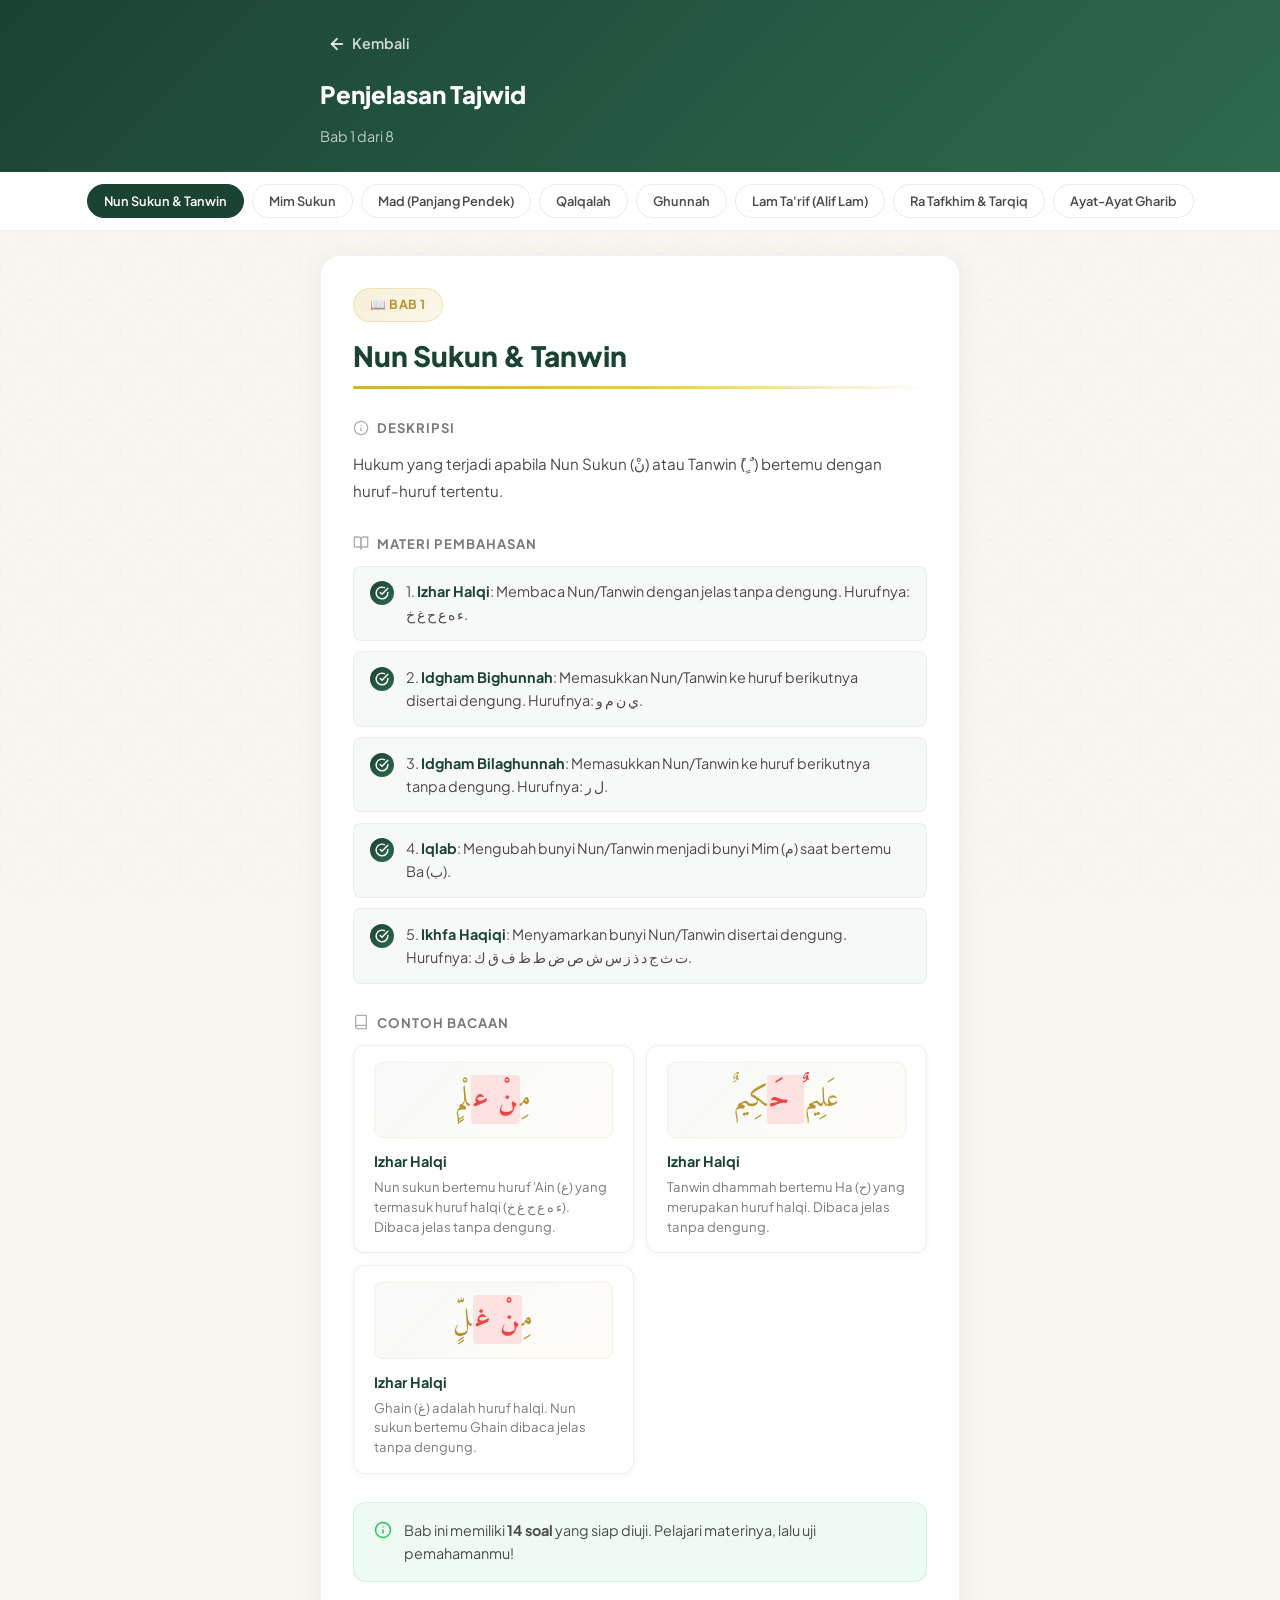
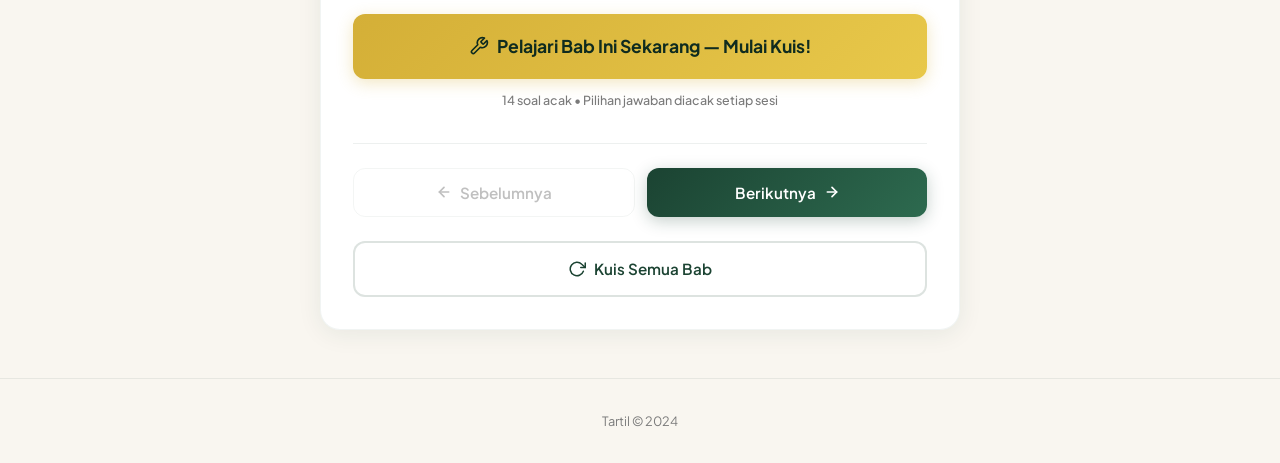
==== commit ff38444b: "feat: Implement quiz material selection with a dedicated page and logic, while removing the dark mod" ====
--- a/explanation.html
+++ b/explanation.html
@@ -21,15 +21,7 @@
             </svg>
             Kembali
           </a>
-          <!-- Dark Mode Toggle -->
-          <button class="dark-mode-toggle" id="darkModeToggle" title="Mode Gelap">
-            <svg class="icon-moon" width="20" height="20" viewBox="0 0 24 24" fill="none" stroke="currentColor" stroke-width="2" stroke-linecap="round" stroke-linejoin="round">
-              <path d="M21 12.79A9 9 0 1 1 11.21 3 7 7 0 0 0 21 12.79z"/>
-            </svg>
-            <svg class="icon-sun" width="20" height="20" viewBox="0 0 24 24" fill="none" stroke="currentColor" stroke-width="2" stroke-linecap="round" stroke-linejoin="round" style="display:none">
-              <circle cx="12" cy="12" r="5"/><line x1="12" y1="1" x2="12" y2="3"/><line x1="12" y1="21" x2="12" y2="23"/><line x1="4.22" y1="4.22" x2="5.64" y2="5.64"/><line x1="18.36" y1="18.36" x2="19.78" y2="19.78"/><line x1="1" y1="12" x2="3" y2="12"/><line x1="21" y1="12" x2="23" y2="12"/><line x1="4.22" y1="19.78" x2="5.64" y2="18.36"/><line x1="18.36" y1="5.64" x2="19.78" y2="4.22"/>
-            </svg>
-          </button>
+
         </div>
         <h1>Penjelasan Tajwid</h1>
         <p id="breadcrumb">Soal 1 dari 15</p>
@@ -50,10 +42,9 @@
       </div>
     </main>
 
-    <!-- Footer -->
     <footer class="footer">
       <div class="container">
-        <p>Tartil © 2024 — Belajar Tajwid Setiap Hari <span class="heart">♥</span></p>
+        <p>Tartil © 2024  </p>
       </div>
     </footer>
   </div>
@@ -68,6 +59,6 @@
 
   <script src="data/questions.js"></script>
   <script src="js/explanation.js"></script>
-  <script src="js/darkmode.js"></script>
+
 </body>
 </html>
--- a/css/style.css
+++ b/css/style.css
@@ -2476,4 +2476,234 @@
   .exp-rule-name {
     font-size: 1.4rem;
   }
+}
+
+/* ═══════════════════════════════════════
+   PILIH MATERI KUIS
+   ═══════════════════════════════════════ */
+
+.select-materi-wrapper {
+  min-height: 100vh;
+  display: flex;
+  flex-direction: column;
+}
+
+.select-materi-content {
+  flex: 1;
+  padding: 2rem 0 4rem;
+}
+
+.select-actions-top {
+  display: flex;
+  align-items: center;
+  justify-content: flex-end;
+  gap: 0.75rem;
+  margin-bottom: 1.5rem;
+}
+
+.action-divider {
+  color: var(--text-muted);
+  opacity: 0.5;
+}
+
+.action-link {
+  background: none;
+  border: none;
+  font-family: 'Plus Jakarta Sans', sans-serif;
+  font-size: 0.9rem;
+  font-weight: 600;
+  color: var(--primary);
+  cursor: pointer;
+  padding: 0.25rem 0.5rem;
+  border-radius: var(--radius-xs);
+  transition: all var(--transition);
+}
+
+.action-link:hover {
+  background: rgba(27, 67, 50, 0.05);
+  color: var(--primary-dark);
+}
+
+.chapter-grid {
+  display: grid;
+  grid-template-columns: repeat(auto-fill, minmax(280px, 1fr));
+  gap: 1rem;
+  margin-bottom: 2.5rem;
+}
+
+.chapter-card {
+  display: flex;
+  position: relative;
+  background: var(--card);
+  border-radius: var(--radius-sm);
+  border: 2px solid rgba(27, 67, 50, 0.08);
+  box-shadow: var(--card-shadow);
+  cursor: pointer;
+  transition: all var(--transition);
+  overflow: hidden;
+}
+
+.chapter-checkbox {
+  position: absolute;
+  opacity: 0;
+  cursor: pointer;
+  height: 0;
+  width: 0;
+}
+
+.chapter-card-content {
+  padding: 1.25rem;
+  width: 100%;
+}
+
+.chapter-card-header {
+  display: flex;
+  justify-content: space-between;
+  align-items: flex-start;
+  margin-bottom: 0.5rem;
+}
+
+.chapter-card-header h3 {
+  font-size: 1.05rem;
+  font-weight: 700;
+  color: var(--text);
+  line-height: 1.3;
+  padding-right: 0.5rem;
+}
+
+.checkbox-mock {
+  width: 24px;
+  height: 24px;
+  border-radius: 6px;
+  border: 2px solid rgba(27, 67, 50, 0.2);
+  display: flex;
+  align-items: center;
+  justify-content: center;
+  flex-shrink: 0;
+  transition: all var(--transition);
+  background: var(--card);
+}
+
+.checkbox-mock svg {
+  opacity: 0;
+  color: white;
+  transform: scale(0.5);
+  transition: all 0.2s cubic-bezier(0.175, 0.885, 0.32, 1.275);
+}
+
+.chapter-card-desc {
+  font-size: 0.85rem;
+  color: var(--text-secondary);
+  margin-bottom: 1rem;
+  line-height: 1.5;
+  display: -webkit-box;
+  -webkit-line-clamp: 2;
+  line-clamp: 2;
+  -webkit-box-orient: vertical;
+  overflow: hidden;
+}
+
+.chapter-card-count {
+  display: inline-flex;
+  align-items: center;
+  background: rgba(27, 67, 50, 0.05);
+  color: var(--primary);
+  padding: 0.25rem 0.75rem;
+  border-radius: 50px;
+  font-size: 0.75rem;
+  font-weight: 700;
+}
+
+/* Selected State */
+.chapter-card.selected {
+  border-color: var(--primary);
+  background: linear-gradient(to bottom right, var(--card), rgba(27, 67, 50, 0.03));
+  box-shadow: 0 4px 20px rgba(27, 67, 50, 0.12);
+}
+
+.chapter-card.selected .checkbox-mock {
+  background: var(--primary);
+  border-color: var(--primary);
+}
+
+.chapter-card.selected .checkbox-mock svg {
+  opacity: 1;
+  transform: scale(1);
+}
+
+.chapter-card.selected .chapter-card-header h3 {
+  color: var(--primary-dark);
+}
+
+/* Footer Actions */
+.select-materi-footer-actions {
+  position: sticky;
+  bottom: 0.25rem;
+  background: var(--card);
+  padding: 1.25rem;
+  border-radius: var(--radius);
+  box-shadow: 0 -4px 24px rgba(27, 67, 50, 0.1);
+  border: 1px solid rgba(27, 67, 50, 0.06);
+  z-index: 10;
+  margin-top: 2rem;
+}
+
+.btn-start-quiz {
+  font-size: 1.05rem;
+  padding: 1rem 2rem;
+}
+
+.btn-start-quiz span {
+  opacity: 0.8;
+  font-weight: 500;
+  font-size: 0.9rem;
+}
+
+.btn-start-quiz:disabled {
+  opacity: 0.5;
+  cursor: not-allowed;
+  transform: none;
+  box-shadow: none;
+  background: rgba(27, 67, 50, 0.3);
+}
+
+/* Dark Mode Overrides for Select Materi */
+html.dark-mode .chapter-card {
+  border-color: rgba(255, 255, 255, 0.1);
+}
+
+html.dark-mode .checkbox-mock {
+  border-color: rgba(255, 255, 255, 0.2);
+}
+
+html.dark-mode .chapter-card.selected {
+  border-color: var(--accent);
+  background: linear-gradient(to bottom right, var(--card), rgba(212, 175, 55, 0.05));
+}
+
+html.dark-mode .chapter-card.selected .checkbox-mock {
+  background: var(--accent);
+  border-color: var(--accent);
+}
+
+html.dark-mode .chapter-card.selected .checkbox-mock svg {
+  color: var(--primary-dark);
+}
+
+html.dark-mode .chapter-card-count {
+  background: rgba(212, 175, 55, 0.1);
+  color: var(--accent);
+}
+
+html.dark-mode .select-materi-footer-actions {
+  border-color: rgba(255, 255, 255, 0.05);
+  box-shadow: 0 -4px 24px rgba(0, 0, 0, 0.3);
+}
+
+html.dark-mode .action-link {
+  color: var(--accent);
+}
+
+html.dark-mode .action-divider {
+  color: var(--text-muted);
 }
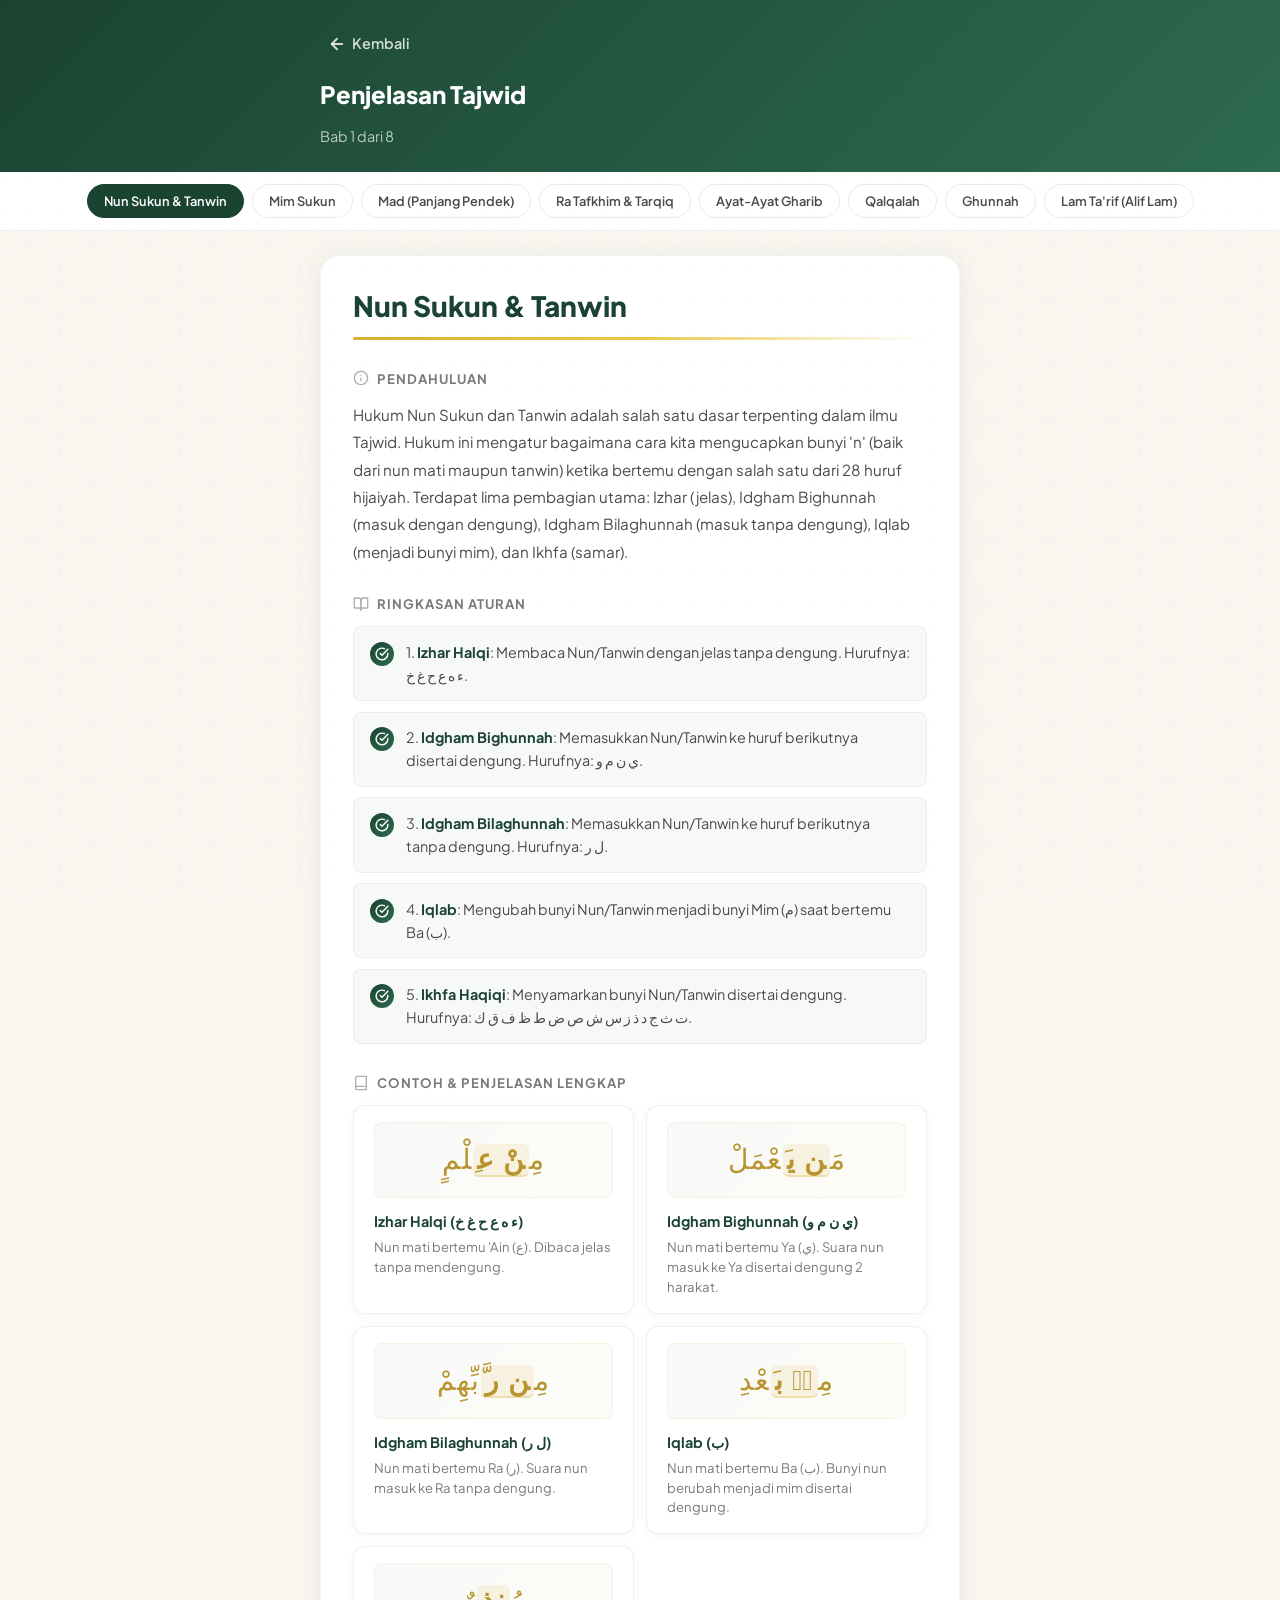
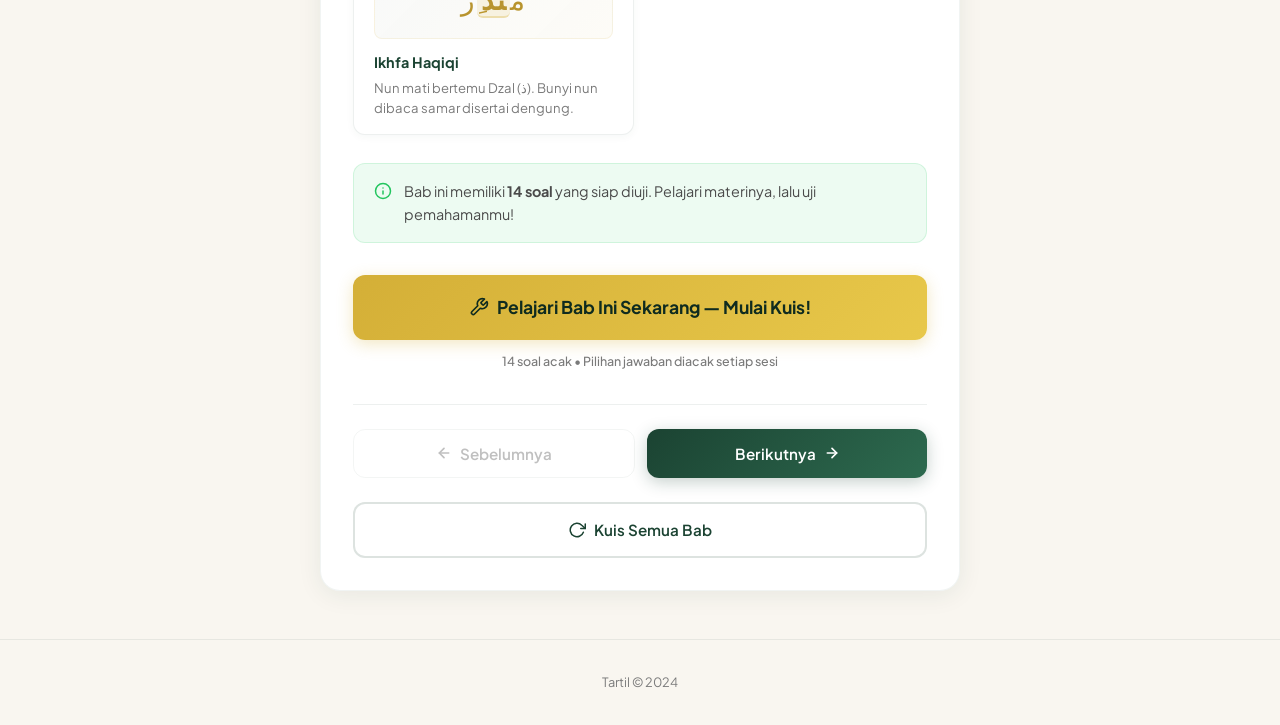
==== commit 444be383: "style: Refine UI by removing emojis and decorative arrows, updating typography and highlight styles," ====
--- a/explanation.html
+++ b/explanation.html
@@ -24,7 +24,7 @@
 
         </div>
         <h1>Penjelasan Tajwid</h1>
-        <p id="breadcrumb">Soal 1 dari 15</p>
+        <p id="breadcrumb"></p>
       </div>
     </div>
 
--- a/css/style.css
+++ b/css/style.css
@@ -2,7 +2,7 @@
    TARTIL — Design System
    ═══════════════════════════════════════ */
 
-@import url('https://fonts.googleapis.com/css2?family=Amiri:wght@400;700&family=Plus+Jakarta+Sans:wght@300;400;500;600;700;800&display=swap');
+@import url('https://fonts.googleapis.com/css2?family=Noto+Naskh+Arabic:wght@400;500;600;700&family=Plus+Jakarta+Sans:wght@300;400;500;600;700;800&display=swap');
 
 :root {
   --primary: #1B4332;
@@ -109,12 +109,12 @@
 }
 
 .bismillah {
-  font-family: 'Amiri', serif;
-  font-size: 1.75rem;
+  font-family: 'Noto Naskh Arabic', serif;
+  font-size: 1.5rem;
   color: var(--accent-light);
   direction: rtl;
   text-shadow: 0 2px 8px rgba(0, 0, 0, 0.2);
-  letter-spacing: 2px;
+  letter-spacing: 0;
 }
 
 /* ═══ Navigation Bar ═══ */
@@ -749,18 +749,18 @@
 }
 
 .quiz-arabic-display {
-  font-family: 'Amiri', serif;
-  font-size: 2.5rem;
+  font-family: 'Noto Naskh Arabic', serif;
+  font-size: 2.2rem;
   direction: rtl;
   text-align: center;
   color: var(--accent-dark);
   background: linear-gradient(135deg, rgba(27, 67, 50, 0.04), rgba(212, 175, 55, 0.06));
   border: 1px solid rgba(212, 175, 55, 0.2);
   border-radius: var(--radius-sm);
-  padding: 1.25rem;
+  padding: 1.5rem;
   margin-bottom: 1.5rem;
-  line-height: 1.8;
-  letter-spacing: 2px;
+  line-height: 2;
+  letter-spacing: 0;
 }
 
 .quiz-question-text {
@@ -1826,11 +1826,12 @@
 
 /* ═══ Tajwid Highlight ═══ */
 .tajwid-highlight {
-  color: #EF4444;
-  font-weight: bold;
-  background: #FEE2E2;
-  border-radius: 4px;
+  color: #B8942E;
+  font-weight: 700;
+  background: rgba(212, 175, 55, 0.12);
+  border-radius: 6px;
   padding: 0 4px;
+  border-bottom: 2px solid rgba(212, 175, 55, 0.3);
 }
 
 /* ═══ Custom Scrollbar ═══ */
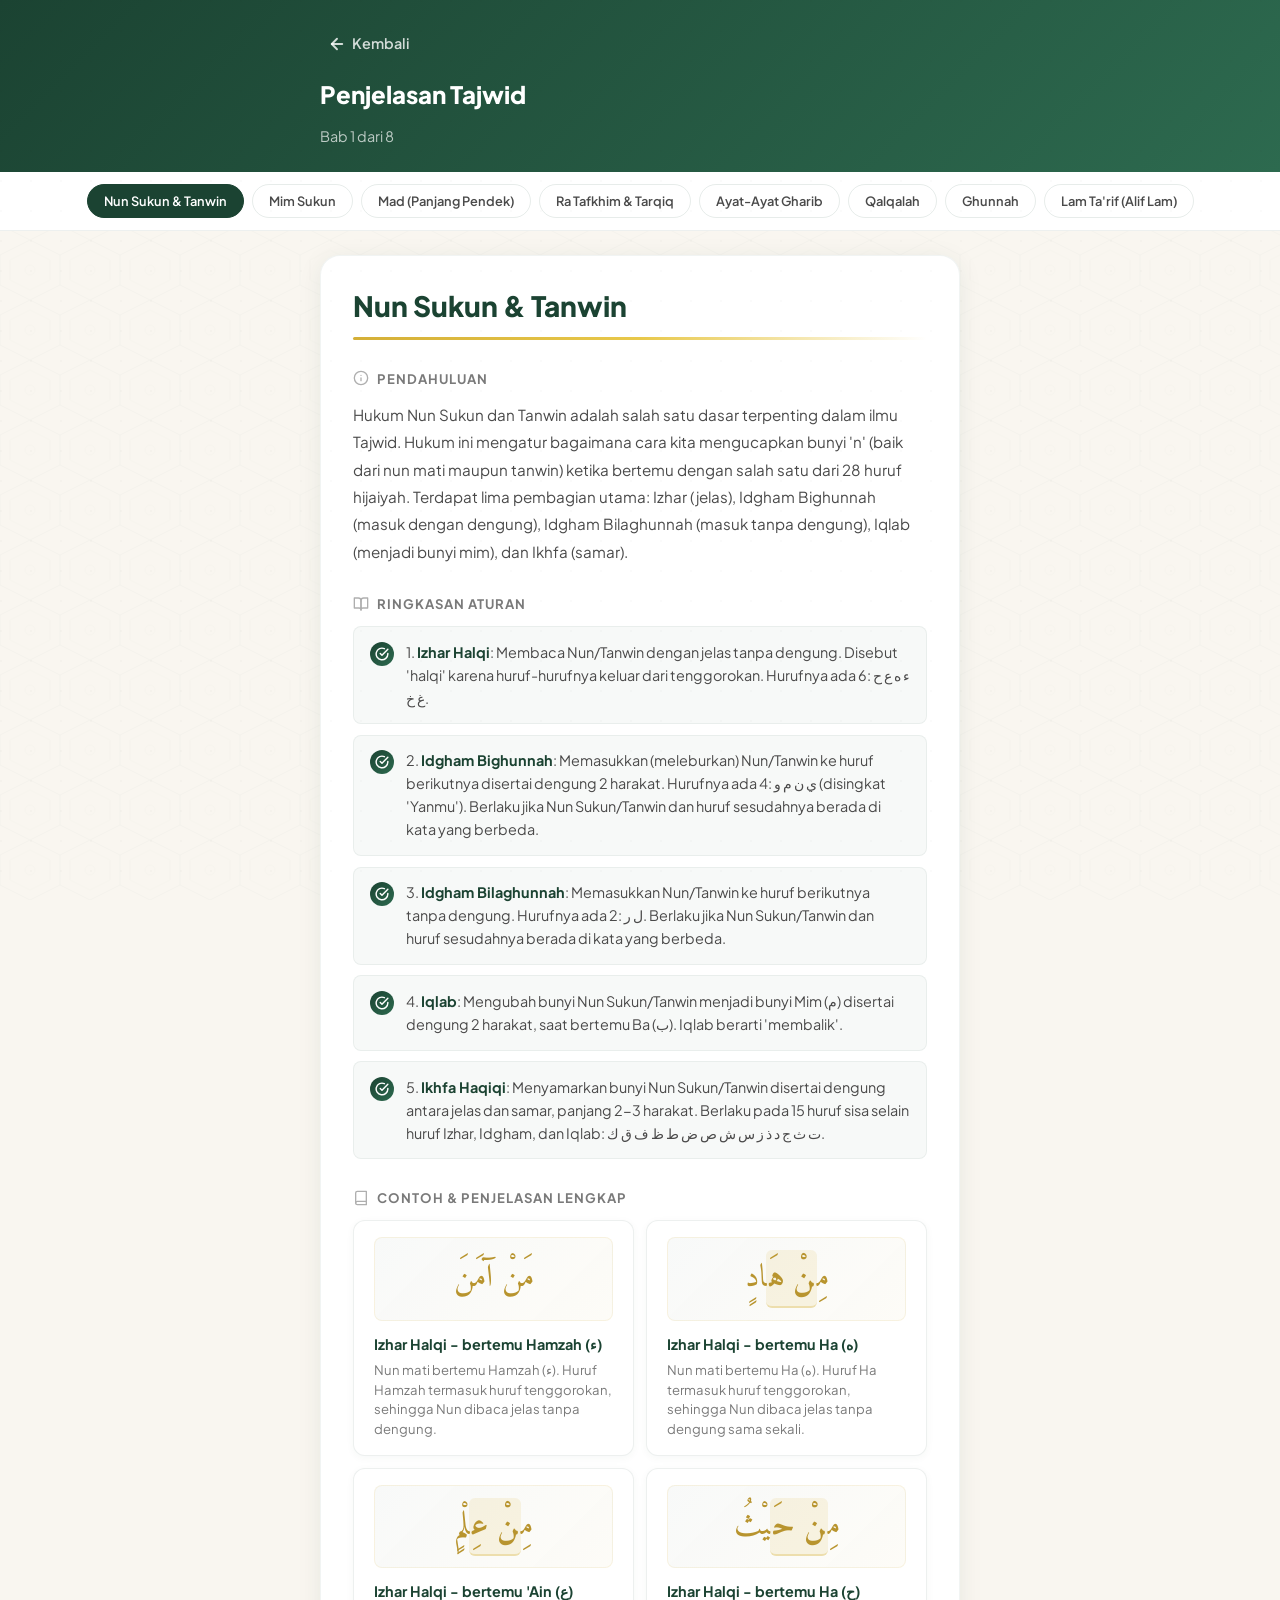
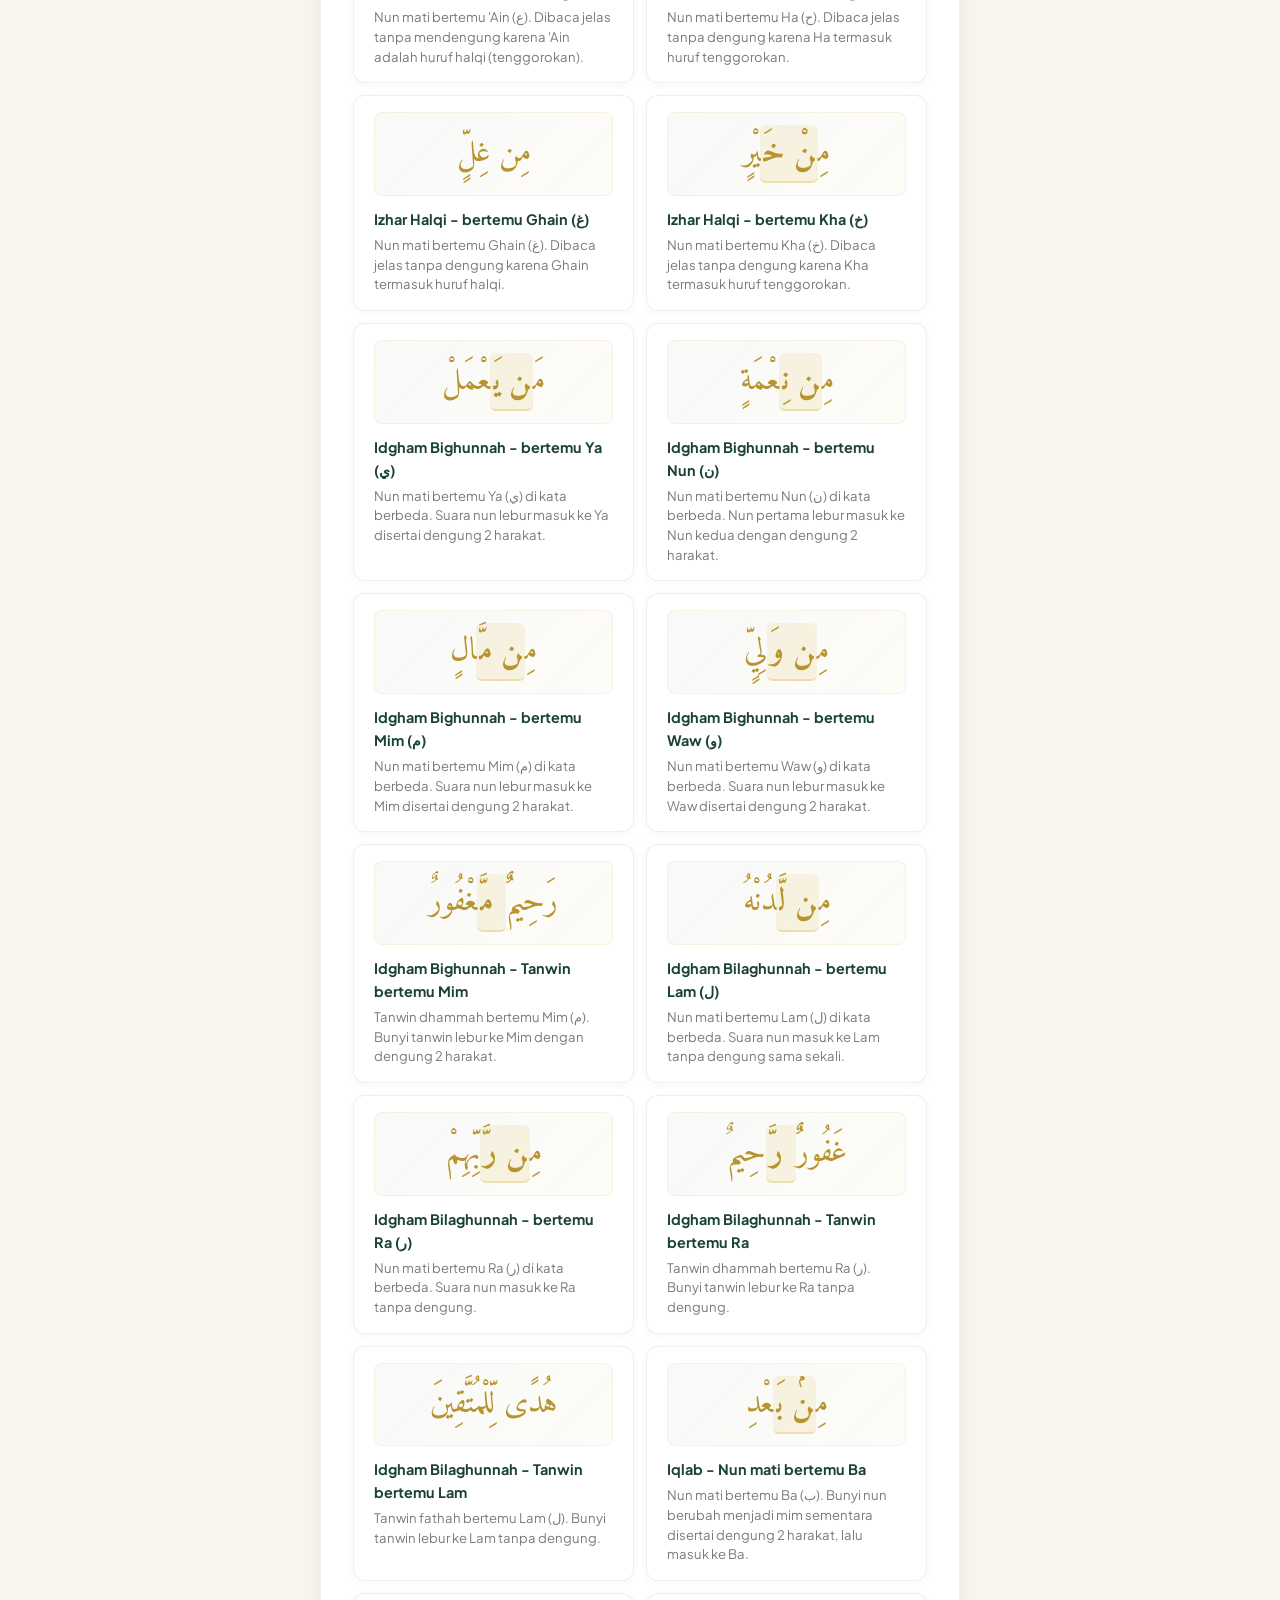
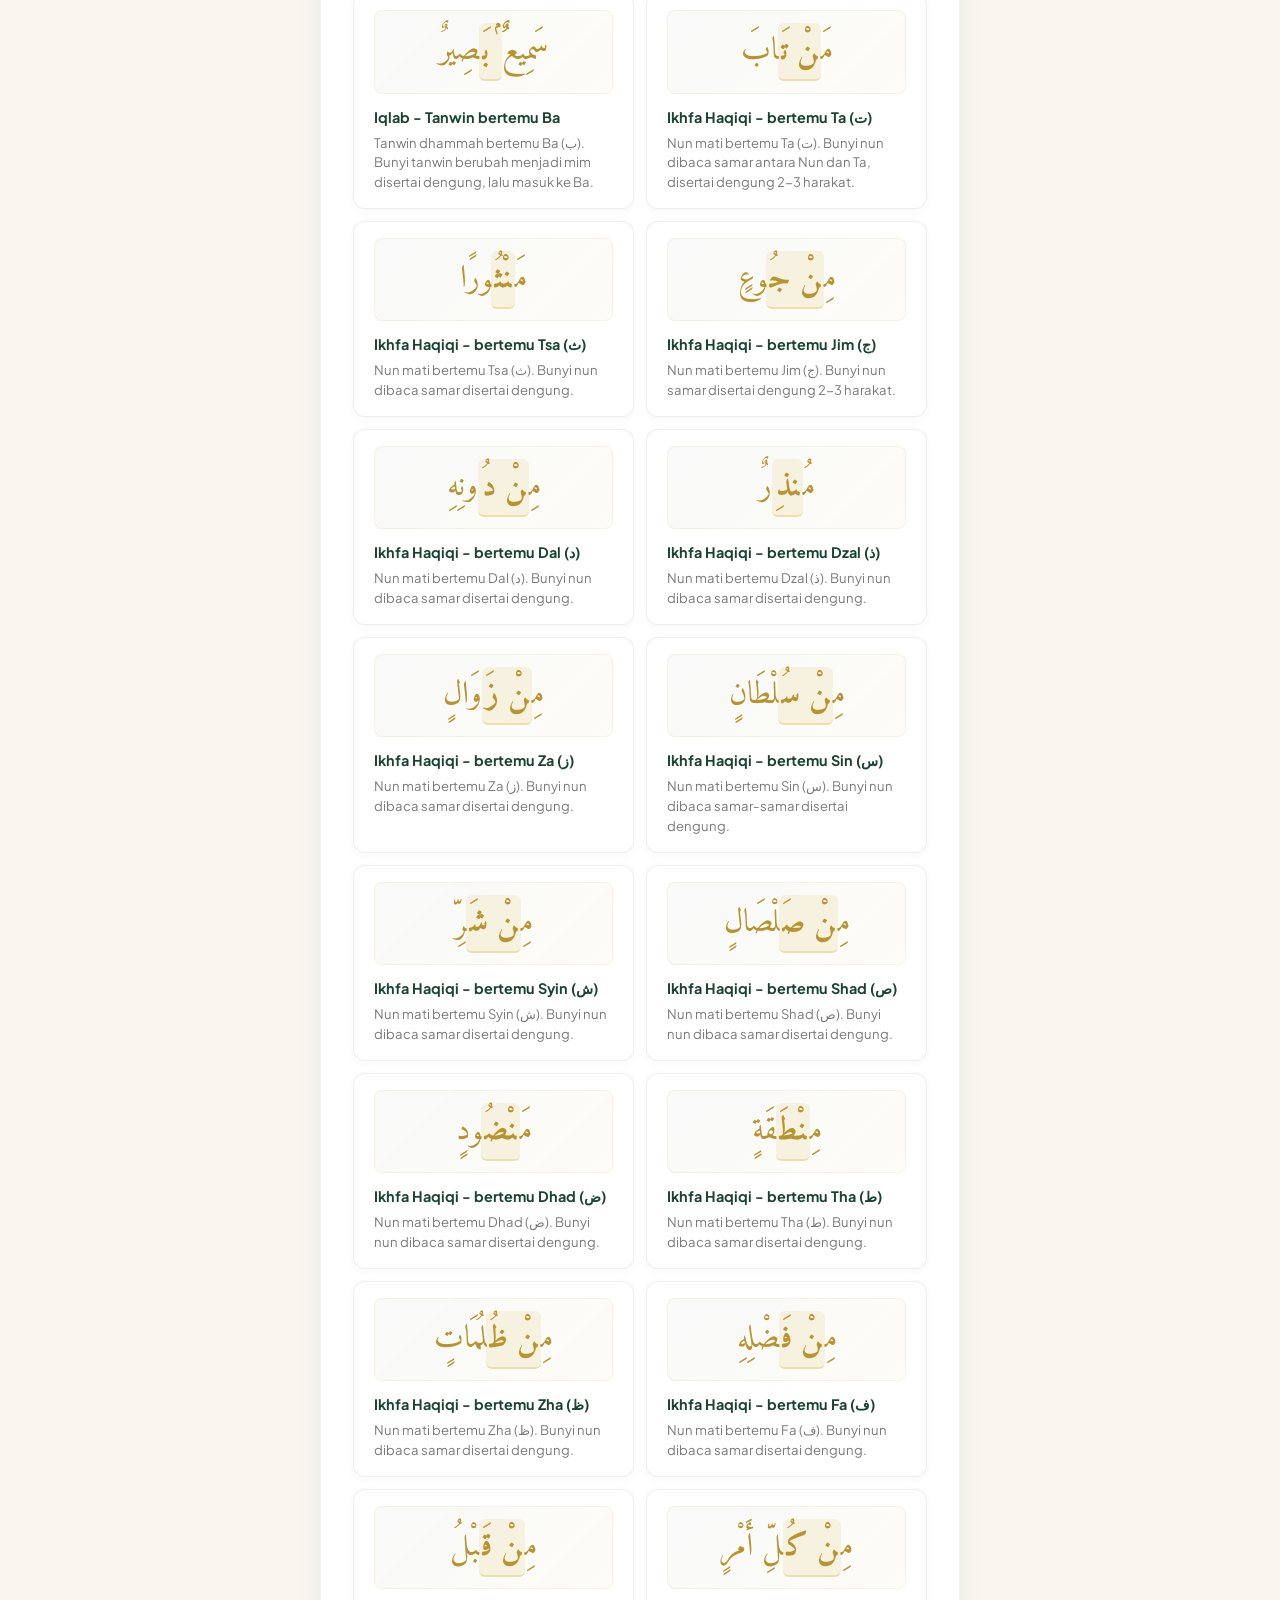
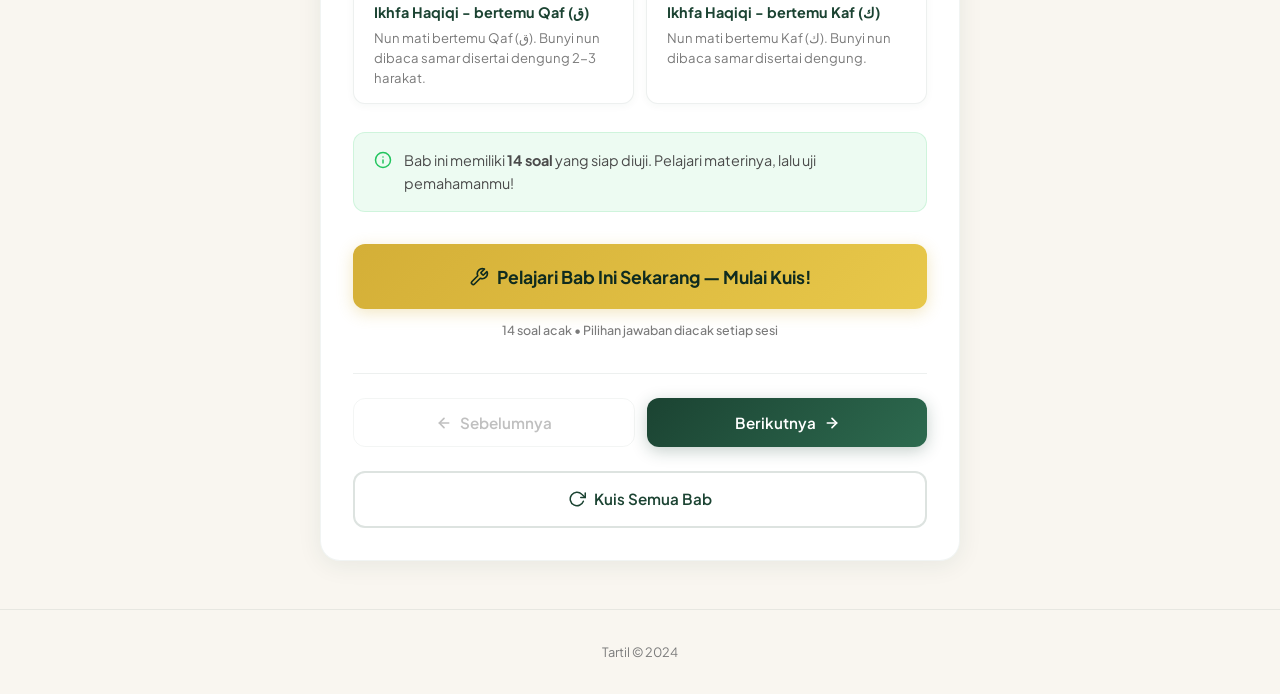
==== commit f2958004: "feat: fixing vercel cache" ====
--- a/explanation.html
+++ b/explanation.html
@@ -3,10 +3,13 @@
 <head>
   <meta charset="UTF-8">
   <meta name="viewport" content="width=device-width, initial-scale=1.0">
+  <meta http-equiv="Cache-Control" content="no-cache, no-store, must-revalidate">
+  <meta http-equiv="Pragma" content="no-cache">
+  <meta http-equiv="Expires" content="0">
   <meta name="description" content="Tartil - Aplikasi Kuis Tajwid Interaktif Bahasa Indonesia">
-  <title>Penjelasan Tajwid — Tartil</title>
-  <link rel="stylesheet" href="css/style.css">
-  <link rel="icon" type="image/svg+xml" href="data:image/svg+xml,%3Csvg xmlns='http://www.w3.org/2000/svg' viewBox='0 0 48 48'%3E%3Ccircle cx='24' cy='24' r='22' fill='%231B4332'/%3E%3Cpath d='M30 10C25.5 10 18 13 16 20C14 27 17 36 24 38C17 36 12 28 14 20C16 12 24 8 30 10Z' fill='%23D4AF37'/%3E%3Ccircle cx='28' cy='14' r='2' fill='%23D4AF37'/%3E%3C/svg%3E">
+  <title>Penjelasan Tajwid | Tartil</title>
+  <link rel="stylesheet" href="css/style.css?v=1.0.1">
+  <link rel="icon" type="image/svg+xml" href="assets/favicon.svg">
 </head>
 <body>
   <div class="explanation-wrapper page-enter">
@@ -57,8 +60,8 @@
     <span class="toast-text" id="toastText"></span>
   </div>
 
-  <script src="data/questions.js"></script>
-  <script src="js/explanation.js"></script>
+  <script src="data/questions.js?v=1.0.1"></script>
+  <script src="js/explanation.js?v=1.0.1"></script>
 
 </body>
 </html>
--- a/css/style.css
+++ b/css/style.css
@@ -2,7 +2,7 @@
    TARTIL — Design System
    ═══════════════════════════════════════ */
 
-@import url('https://fonts.googleapis.com/css2?family=Noto+Naskh+Arabic:wght@400;500;600;700&family=Plus+Jakarta+Sans:wght@300;400;500;600;700;800&display=swap');
+@import url('https://fonts.googleapis.com/css2?family=Amiri:ital,wght@0,400;0,700;1,400;1,700&family=Scheherazade+New:wght@400;500;600;700&family=Noto+Naskh+Arabic:wght@400;500;600;700&family=Plus+Jakarta+Sans:wght@300;400;500;600;700;800&display=swap');
 
 :root {
   --primary: #1B4332;
@@ -73,13 +73,20 @@
   background-size: 30px 30px;
 }
 
-/* ═══ App Container ═══ */
 .app-wrapper {
   position: relative;
   z-index: 1;
   min-height: 100vh;
   display: flex;
   flex-direction: column;
+  transition: opacity 0.6s ease;
+}
+
+/* Hide content when loading */
+body.loading .app-wrapper {
+  opacity: 0;
+  visibility: hidden;
+  pointer-events: none;
 }
 
 .container {
@@ -109,12 +116,14 @@
 }
 
 .bismillah {
-  font-family: 'Noto Naskh Arabic', serif;
-  font-size: 1.5rem;
+  font-family: 'Amiri', 'Scheherazade New', 'Noto Naskh Arabic', serif;
+  font-size: 1.6rem;
   color: var(--accent-light);
   direction: rtl;
   text-shadow: 0 2px 8px rgba(0, 0, 0, 0.2);
   letter-spacing: 0;
+  text-rendering: optimizeLegibility;
+  -webkit-font-smoothing: antialiased;
 }
 
 /* ═══ Navigation Bar ═══ */
@@ -159,6 +168,97 @@
 .logo-icon svg {
   width: 100%;
   height: 100%;
+}
+
+.navbar-logo {
+  height: 40px;
+  width: auto;
+  display: block;
+  transition: height var(--transition);
+}
+
+/* ═══════════════════════════════════════
+   SPLASH SCREEN
+   ═══════════════════════════════════════ */
+
+.loading {
+  overflow: hidden;
+}
+
+.splash-screen {
+  position: fixed;
+  top: 0;
+  left: 0;
+  width: 100%;
+  height: 100%;
+  height: 100dvh;
+  background-color: var(--bg);
+  display: flex;
+  align-items: center;
+  justify-content: center;
+  z-index: 99999;
+  transition: opacity 0.5s ease, visibility 0.5s;
+}
+
+.splash-screen.fade-out {
+  opacity: 0;
+  visibility: hidden;
+}
+
+.splash-content {
+  text-align: center;
+  width: 100%;
+  max-width: 280px;
+  padding: 2rem;
+  animation: splashFadeIn 0.8s ease-out;
+}
+
+.splash-logo {
+  width: 180px;
+  height: auto;
+  margin-bottom: 2rem;
+  display: block;
+  margin-left: auto;
+  margin-right: auto;
+}
+
+.loading-bar-container {
+  width: 100%;
+  height: 6px;
+  background: rgba(27, 67, 50, 0.08);
+  border-radius: 10px;
+  overflow: hidden;
+  position: relative;
+}
+
+.loading-bar-progress {
+  height: 100%;
+  width: 0%;
+  background: linear-gradient(90deg, var(--primary), var(--primary-light));
+  border-radius: 10px;
+  transition: width 0.3s ease;
+}
+
+@keyframes splashFadeIn {
+  from {
+    opacity: 0;
+    transform: translateY(10px);
+  }
+
+  to {
+    opacity: 1;
+    transform: translateY(0);
+  }
+}
+
+@media (max-width: 480px) {
+  .splash-logo {
+    width: 140px;
+  }
+
+  .splash-content {
+    max-width: 220px;
+  }
 }
 
 .logo-text {
@@ -749,8 +849,8 @@
 }
 
 .quiz-arabic-display {
-  font-family: 'Noto Naskh Arabic', serif;
-  font-size: 2.2rem;
+  font-family: 'Amiri', 'Scheherazade New', 'Noto Naskh Arabic', serif;
+  font-size: 2.5rem;
   direction: rtl;
   text-align: center;
   color: var(--accent-dark);
@@ -759,8 +859,11 @@
   border-radius: var(--radius-sm);
   padding: 1.5rem;
   margin-bottom: 1.5rem;
-  line-height: 2;
+  line-height: 1.8;
   letter-spacing: 0;
+  text-rendering: optimizeLegibility;
+  -webkit-font-smoothing: antialiased;
+  font-feature-settings: "cv06" on, "cv07" on, "cv08" on, "cv09" on, "cv10" on;
 }
 
 .quiz-question-text {
@@ -1416,8 +1519,8 @@
 }
 
 .exp-arabic-box {
-  font-family: 'Amiri', serif;
-  font-size: 2.25rem;
+  font-family: 'Amiri', 'Scheherazade New', 'Noto Naskh Arabic', serif;
+  font-size: 2.5rem;
   direction: rtl;
   text-align: center;
   color: var(--primary);
@@ -1427,7 +1530,10 @@
   padding: 1.25rem;
   margin-bottom: 1.5rem;
   line-height: 1.8;
-  letter-spacing: 2px;
+  letter-spacing: 0;
+  text-rendering: optimizeLegibility;
+  -webkit-font-smoothing: antialiased;
+  font-feature-settings: "cv06" on, "cv07" on, "cv08" on, "cv09" on, "cv10" on;
 }
 
 .exp-arabic-box .highlight {
@@ -2135,8 +2241,8 @@
 }
 
 .exp-example-arabic {
-  font-family: 'Amiri', serif;
-  font-size: 1.75rem;
+  font-family: 'Amiri', 'Scheherazade New', 'Noto Naskh Arabic', serif;
+  font-size: 2rem;
   direction: rtl;
   text-align: center;
   color: var(--accent-dark);
@@ -2146,7 +2252,9 @@
   padding: 0.75rem;
   margin-bottom: 0.75rem;
   line-height: 1.8;
-  letter-spacing: 1px;
+  letter-spacing: 0;
+  text-rendering: optimizeLegibility;
+  -webkit-font-smoothing: antialiased;
 }
 
 .exp-example-title {
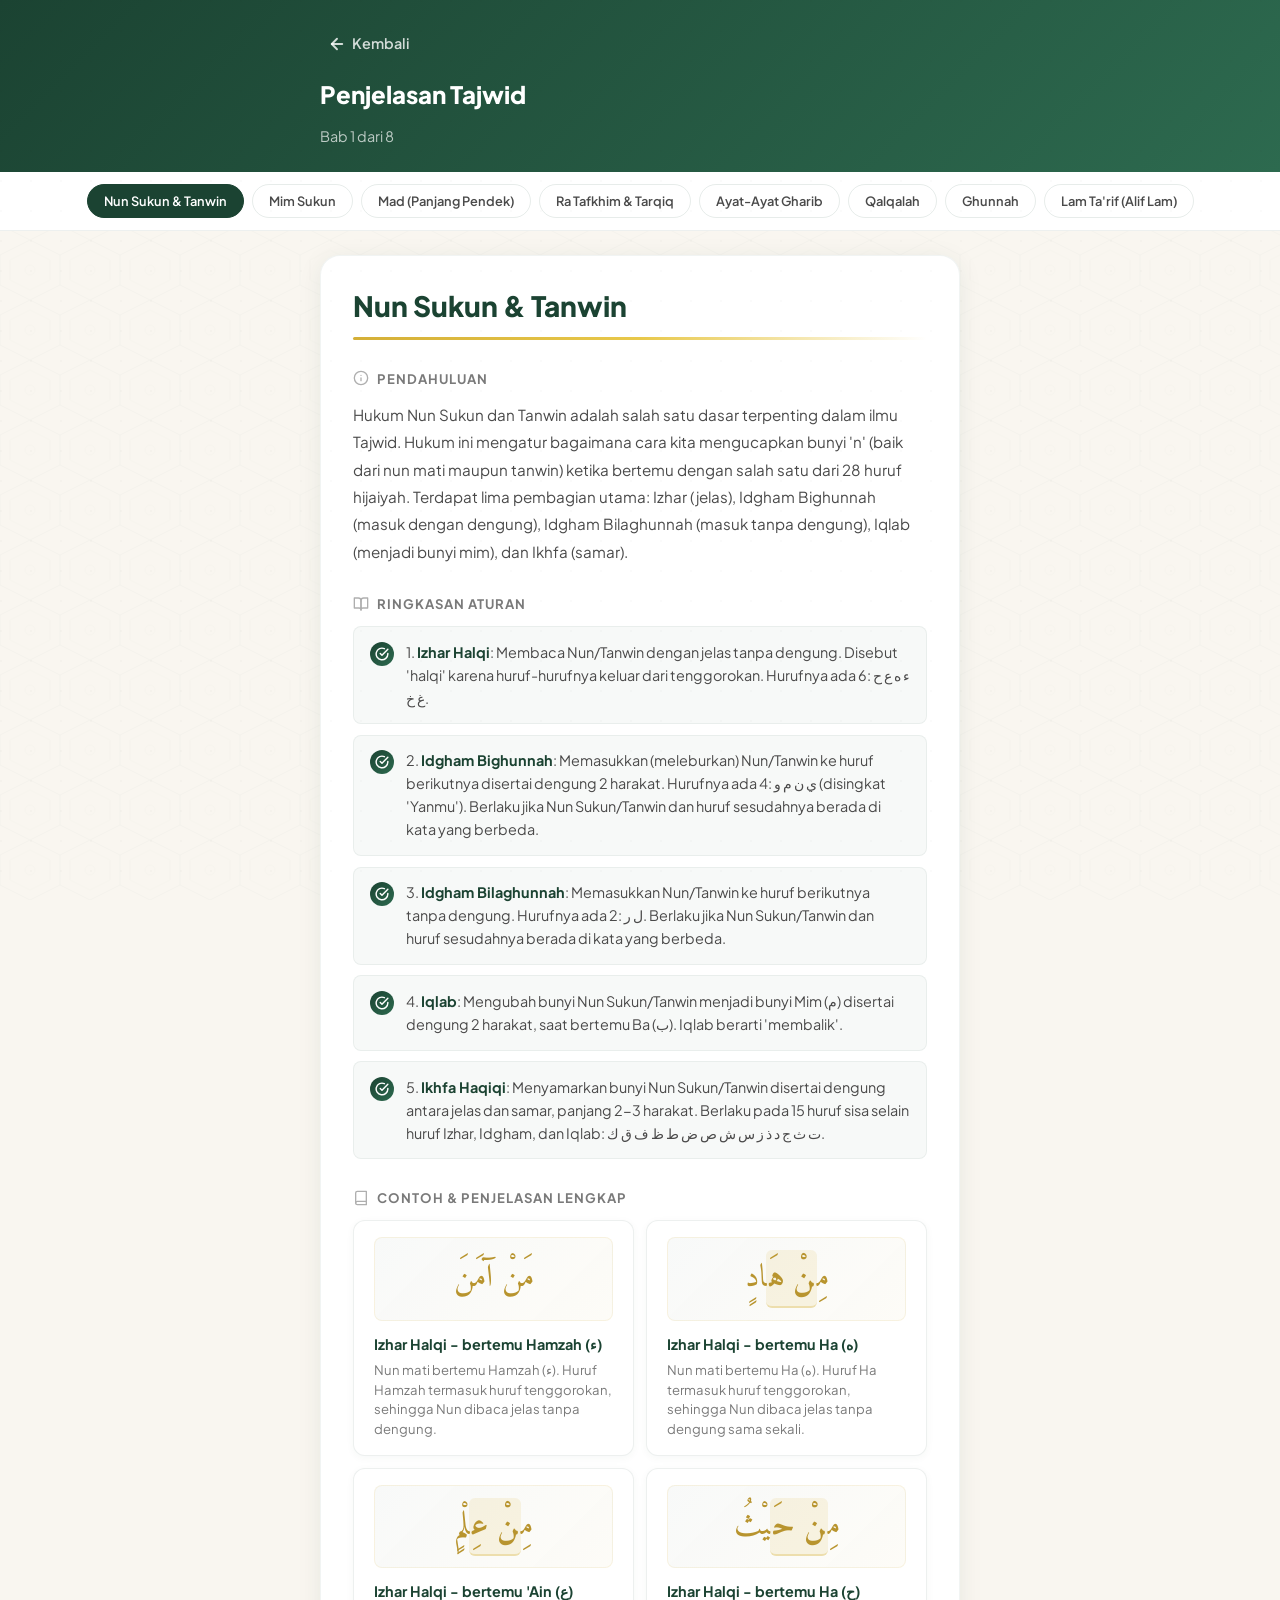
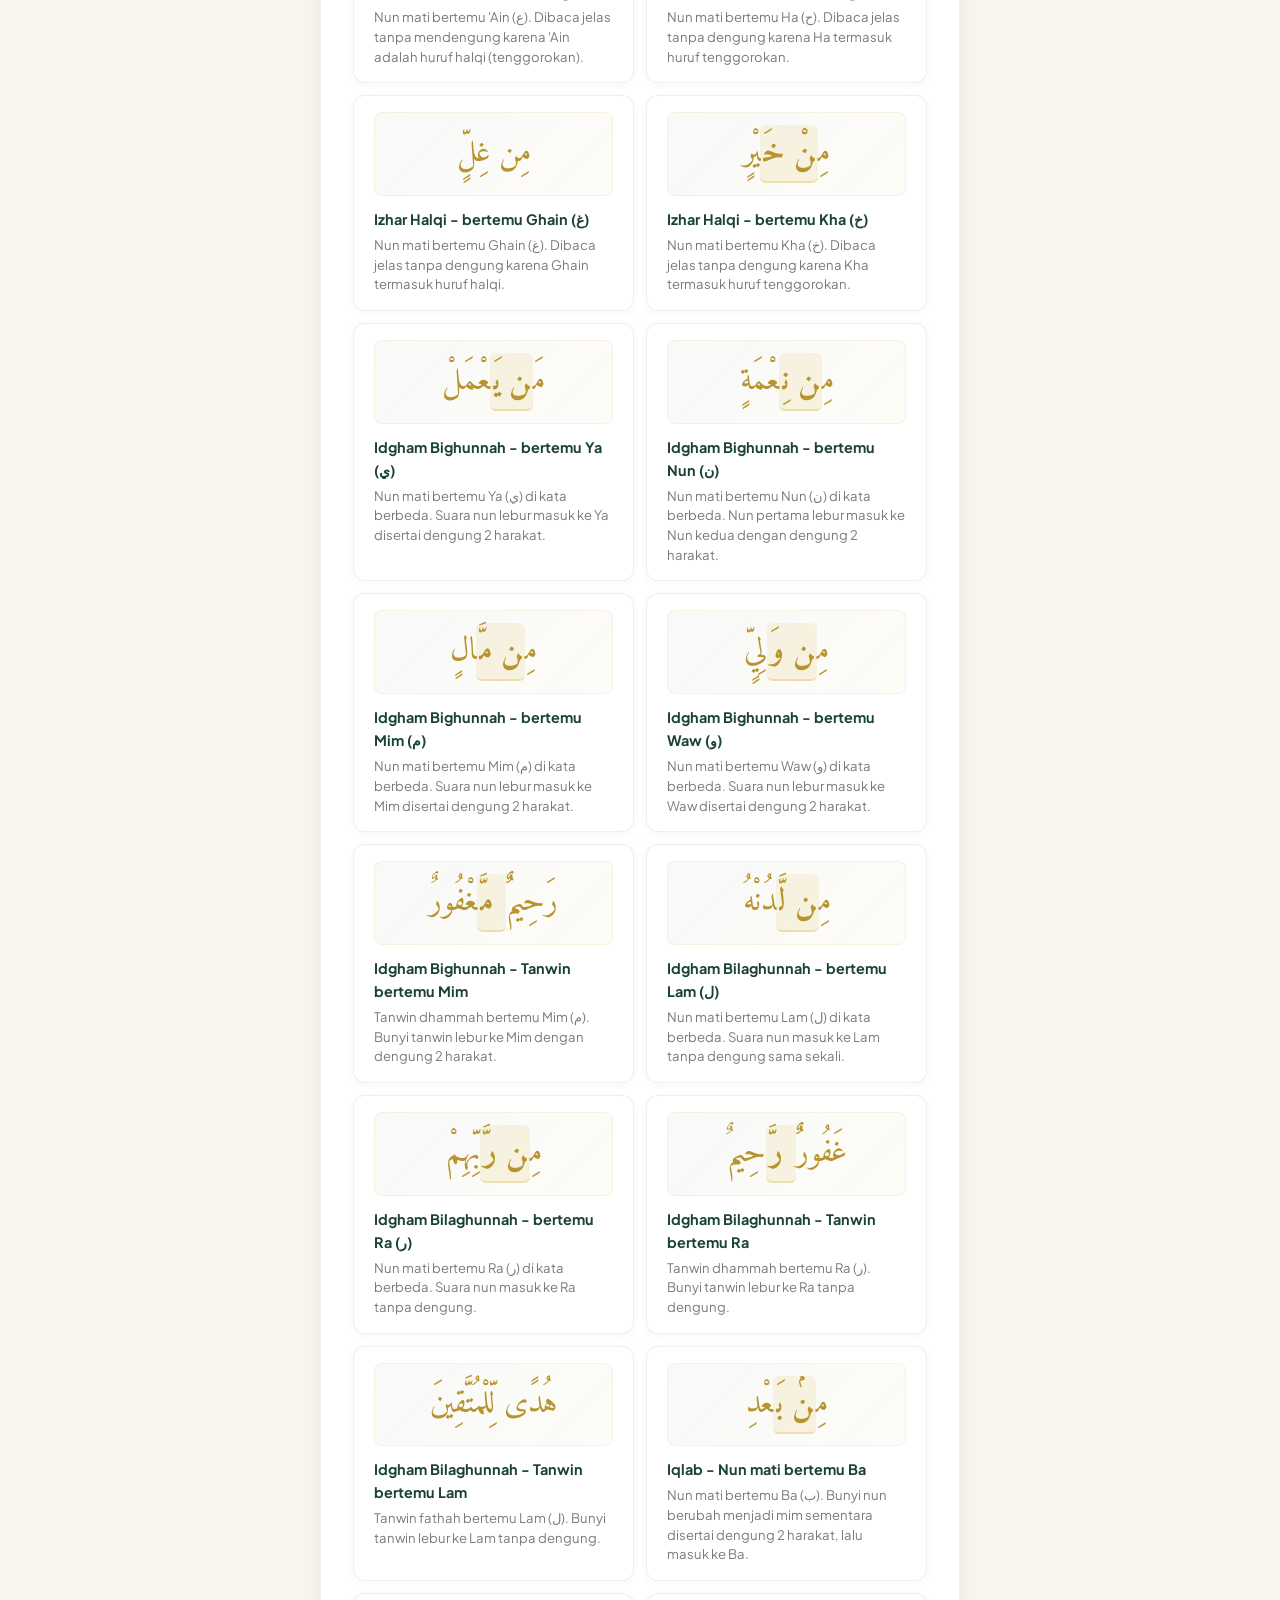
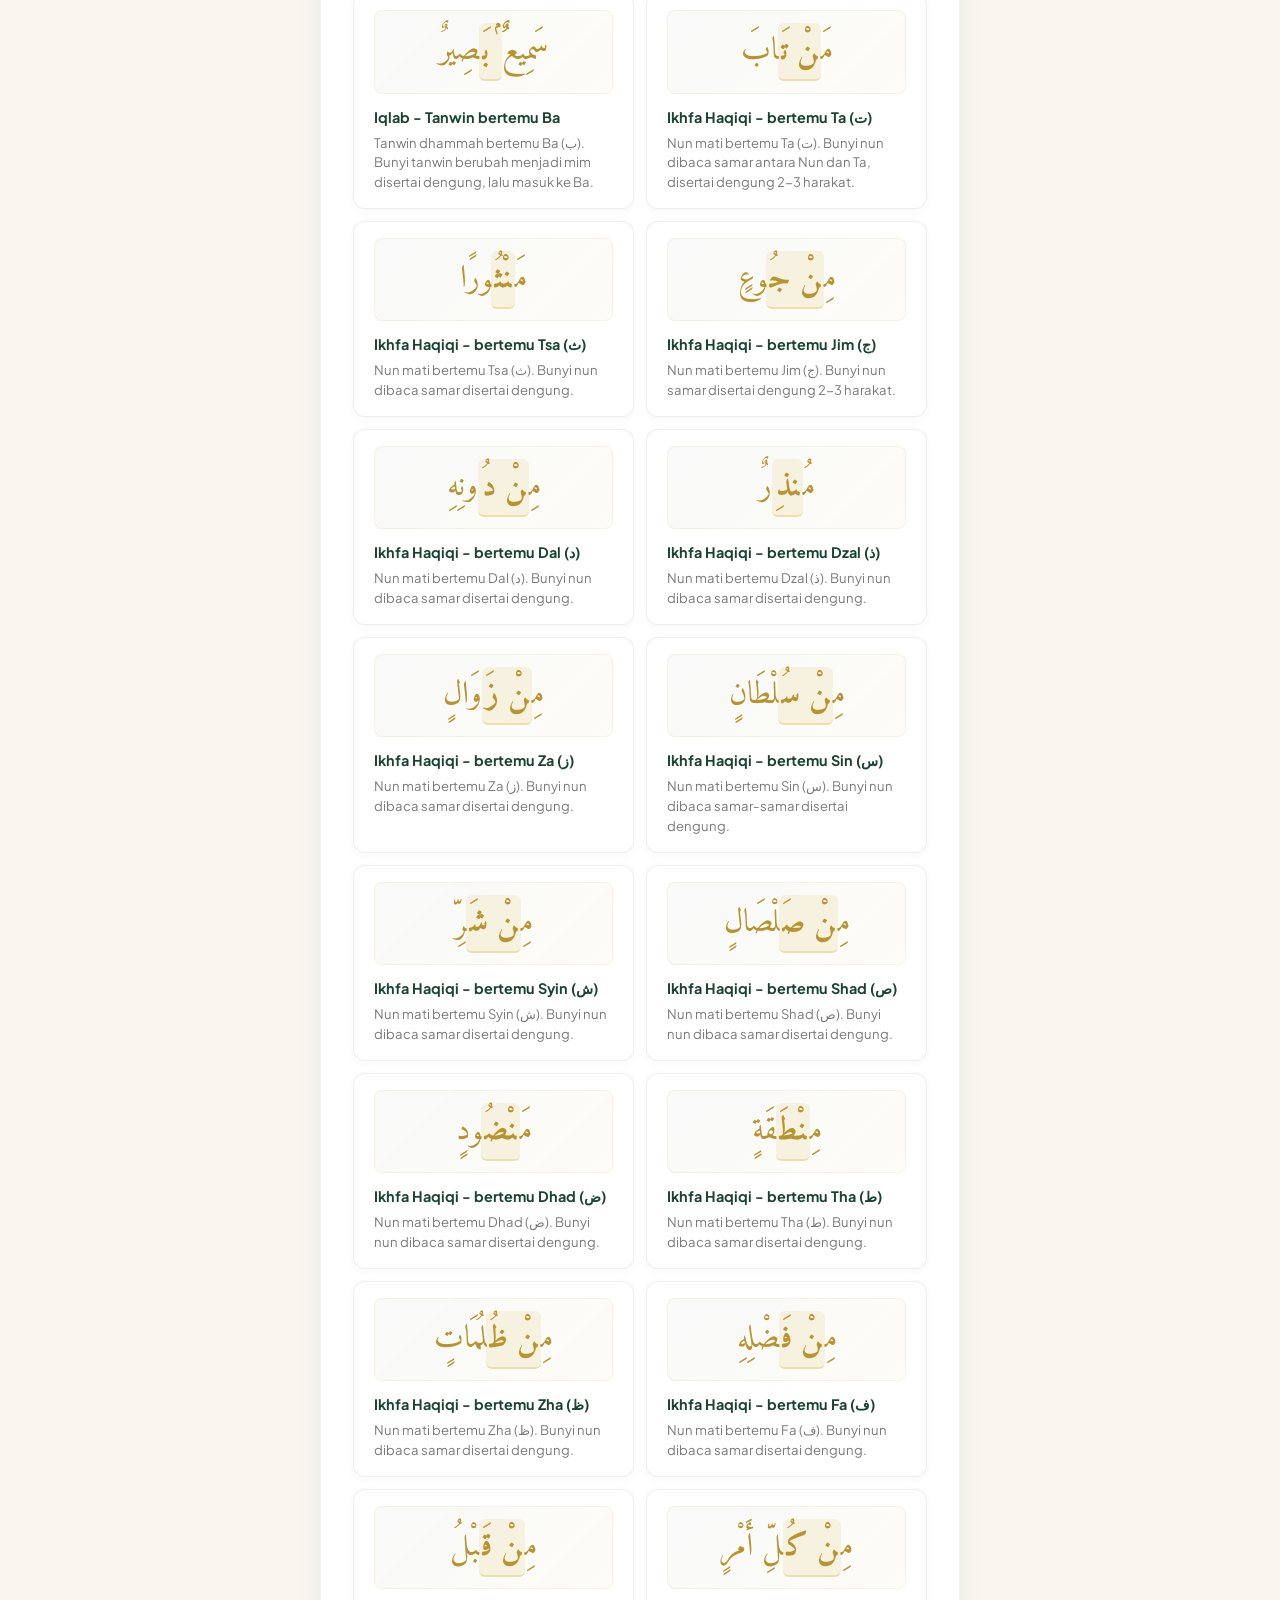
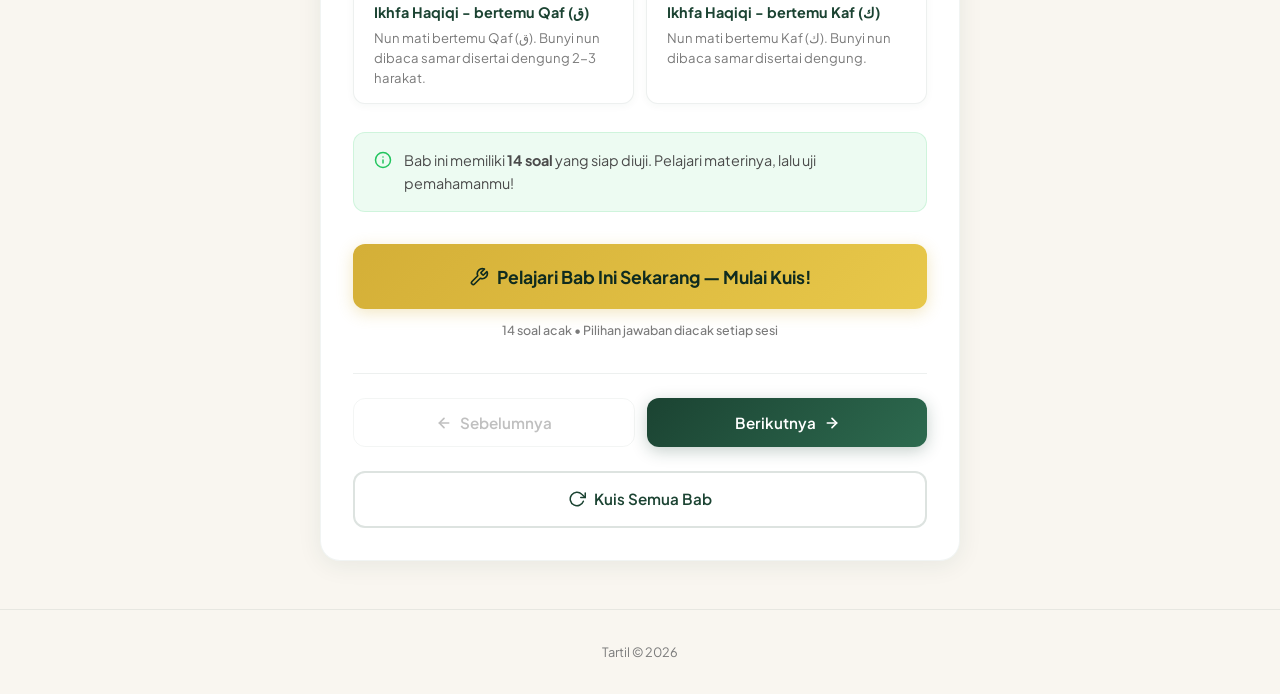
==== commit 88c4ea09: "feat: Implement quiz history page with result saving, filtering, and dedicated UI." ====
--- a/explanation.html
+++ b/explanation.html
@@ -47,7 +47,7 @@
 
     <footer class="footer">
       <div class="container">
-        <p>Tartil © 2024  </p>
+        <p>Tartil © 2026  </p>
       </div>
     </footer>
   </div>
--- a/css/style.css
+++ b/css/style.css
@@ -2815,4 +2815,327 @@
 
 html.dark-mode .action-divider {
   color: var(--text-muted);
+}
+
+/* ═══════════════════════════════════════
+   RIWAYAT TEST
+   ═══════════════════════════════════════ */
+
+/* Filter Navigation */
+.history-filter-nav {
+  background: var(--card);
+  border-bottom: 1px solid rgba(27, 67, 50, 0.08);
+  padding: 0.75rem 0;
+  position: sticky;
+  top: 0;
+  z-index: 10;
+}
+
+.history-filter-tabs {
+  display: flex;
+  gap: 0.5rem;
+}
+
+.history-filter-btn {
+  display: inline-flex;
+  align-items: center;
+  gap: 0.4rem;
+  padding: 0.55rem 1.1rem;
+  border: 1.5px solid rgba(27, 67, 50, 0.12);
+  border-radius: 50px;
+  background: transparent;
+  color: var(--text-secondary);
+  font-family: 'Plus Jakarta Sans', sans-serif;
+  font-size: 0.82rem;
+  font-weight: 600;
+  cursor: pointer;
+  transition: all var(--transition);
+  white-space: nowrap;
+}
+
+.history-filter-btn:hover {
+  border-color: var(--accent);
+  color: var(--accent-dark);
+  background: rgba(212, 175, 55, 0.06);
+}
+
+.history-filter-btn.active {
+  background: linear-gradient(135deg, var(--primary), var(--primary-light));
+  color: white;
+  border-color: var(--primary);
+  box-shadow: 0 2px 12px rgba(27, 67, 50, 0.2);
+}
+
+.history-filter-btn.active svg {
+  color: white;
+}
+
+/* History Cards */
+.history-card {
+  background: var(--card);
+  border: 1px solid rgba(27, 67, 50, 0.08);
+  border-radius: var(--radius-sm);
+  padding: 1.25rem;
+  margin-bottom: 0.85rem;
+  box-shadow: 0 2px 8px rgba(27, 67, 50, 0.04);
+  transition: all var(--transition);
+  animation: fadeInUp 0.35s ease-out both;
+}
+
+.history-card:hover {
+  box-shadow: var(--card-shadow);
+  transform: translateY(-2px);
+  border-color: rgba(27, 67, 50, 0.12);
+}
+
+.history-card-top {
+  display: flex;
+  align-items: center;
+  justify-content: space-between;
+  margin-bottom: 0.85rem;
+}
+
+.history-card-score {
+  display: flex;
+  align-items: baseline;
+  gap: 0.15rem;
+}
+
+.history-score-num {
+  font-size: 1.75rem;
+  font-weight: 800;
+  line-height: 1;
+}
+
+.history-score-divider {
+  font-size: 1.1rem;
+  font-weight: 500;
+  opacity: 0.4;
+  margin: 0 0.1rem;
+}
+
+.history-score-total {
+  font-size: 1.1rem;
+  font-weight: 600;
+  opacity: 0.5;
+}
+
+.history-card-badge {
+  font-size: 0.72rem;
+  font-weight: 700;
+  text-transform: uppercase;
+  letter-spacing: 0.5px;
+  padding: 0.3rem 0.75rem;
+  border-radius: 50px;
+}
+
+/* Grade Colors */
+.history-grade-gold .history-score-num {
+  color: var(--accent-dark);
+}
+
+.history-grade-green .history-score-num {
+  color: var(--correct);
+}
+
+.history-grade-yellow .history-score-num {
+  color: #e6a817;
+}
+
+.history-grade-red .history-score-num {
+  color: var(--wrong);
+}
+
+.history-card-badge.history-grade-gold {
+  background: rgba(212, 175, 55, 0.12);
+  color: var(--accent-dark);
+}
+
+.history-card-badge.history-grade-green {
+  background: var(--correct-bg);
+  color: var(--correct);
+}
+
+.history-card-badge.history-grade-yellow {
+  background: rgba(230, 168, 23, 0.1);
+  color: #b8860b;
+}
+
+.history-card-badge.history-grade-red {
+  background: var(--wrong-bg);
+  color: var(--wrong);
+}
+
+/* Percentage Bar */
+.history-card-percentage {
+  display: flex;
+  align-items: center;
+  gap: 0.75rem;
+  margin-bottom: 1rem;
+}
+
+.history-percentage-bar {
+  flex: 1;
+  height: 6px;
+  background: rgba(27, 67, 50, 0.06);
+  border-radius: 3px;
+  overflow: hidden;
+}
+
+.history-percentage-fill {
+  height: 100%;
+  border-radius: 3px;
+  transition: width 0.6s ease;
+}
+
+.history-percentage-fill.history-grade-gold {
+  background: linear-gradient(90deg, var(--accent), var(--accent-light));
+}
+
+.history-percentage-fill.history-grade-green {
+  background: linear-gradient(90deg, var(--correct), #4ade80);
+}
+
+.history-percentage-fill.history-grade-yellow {
+  background: linear-gradient(90deg, #e6a817, #fbbf24);
+}
+
+.history-percentage-fill.history-grade-red {
+  background: linear-gradient(90deg, var(--wrong), #f87171);
+}
+
+.history-percentage-text {
+  font-size: 0.82rem;
+  font-weight: 700;
+  color: var(--text-secondary);
+  min-width: 36px;
+  text-align: right;
+}
+
+/* Detail Row */
+.history-card-details {
+  display: flex;
+  flex-wrap: wrap;
+  gap: 0.5rem 1.25rem;
+}
+
+.history-detail {
+  display: flex;
+  align-items: center;
+  gap: 0.35rem;
+  font-size: 0.78rem;
+  color: var(--text-muted);
+}
+
+.history-detail svg {
+  opacity: 0.5;
+  flex-shrink: 0;
+}
+
+/* Empty State */
+.history-empty {
+  text-align: center;
+  padding: 3rem 1.5rem;
+}
+
+.history-empty-icon {
+  width: 72px;
+  height: 72px;
+  margin: 0 auto 1.25rem;
+  border-radius: 50%;
+  background: rgba(27, 67, 50, 0.05);
+  display: flex;
+  align-items: center;
+  justify-content: center;
+  color: var(--text-muted);
+}
+
+.history-empty h3 {
+  font-size: 1.15rem;
+  font-weight: 700;
+  color: var(--text);
+  margin-bottom: 0.5rem;
+}
+
+.history-empty p {
+  font-size: 0.9rem;
+  color: var(--text-muted);
+  max-width: 320px;
+  margin: 0 auto;
+  line-height: 1.6;
+}
+
+/* Clear Section */
+.history-clear-section {
+  text-align: center;
+  margin-top: 1rem;
+  padding-top: 1rem;
+  border-top: 1px solid rgba(27, 67, 50, 0.06);
+}
+
+.history-clear-btn {
+  font-size: 0.82rem;
+  color: var(--wrong);
+  border-color: rgba(239, 68, 68, 0.15);
+  gap: 0.4rem;
+}
+
+.history-clear-btn:hover {
+  background: var(--wrong-bg);
+  border-color: var(--wrong);
+}
+
+/* Dark Mode — History */
+html.dark .history-filter-nav {
+  background: var(--card);
+  border-bottom-color: rgba(255, 255, 255, 0.05);
+}
+
+html.dark .history-filter-btn {
+  border-color: rgba(255, 255, 255, 0.1);
+  color: var(--text-secondary);
+}
+
+html.dark .history-filter-btn:hover {
+  background: rgba(212, 175, 55, 0.08);
+  border-color: rgba(212, 175, 55, 0.2);
+}
+
+html.dark .history-card {
+  background: var(--card);
+  border-color: rgba(255, 255, 255, 0.06);
+}
+
+html.dark .history-card:hover {
+  border-color: rgba(255, 255, 255, 0.12);
+}
+
+html.dark .history-percentage-bar {
+  background: rgba(255, 255, 255, 0.06);
+}
+
+html.dark .history-empty-icon {
+  background: rgba(255, 255, 255, 0.04);
+}
+
+html.dark .history-clear-section {
+  border-top-color: rgba(255, 255, 255, 0.06);
+}
+
+/* Responsive */
+@media (max-width: 480px) {
+  .history-score-num {
+    font-size: 1.5rem;
+  }
+
+  .history-card-details {
+    flex-direction: column;
+    gap: 0.35rem;
+  }
+}
+
+@media (min-width: 768px) {
+  .history-card:hover {
+    transform: translateY(-3px);
+  }
 }
